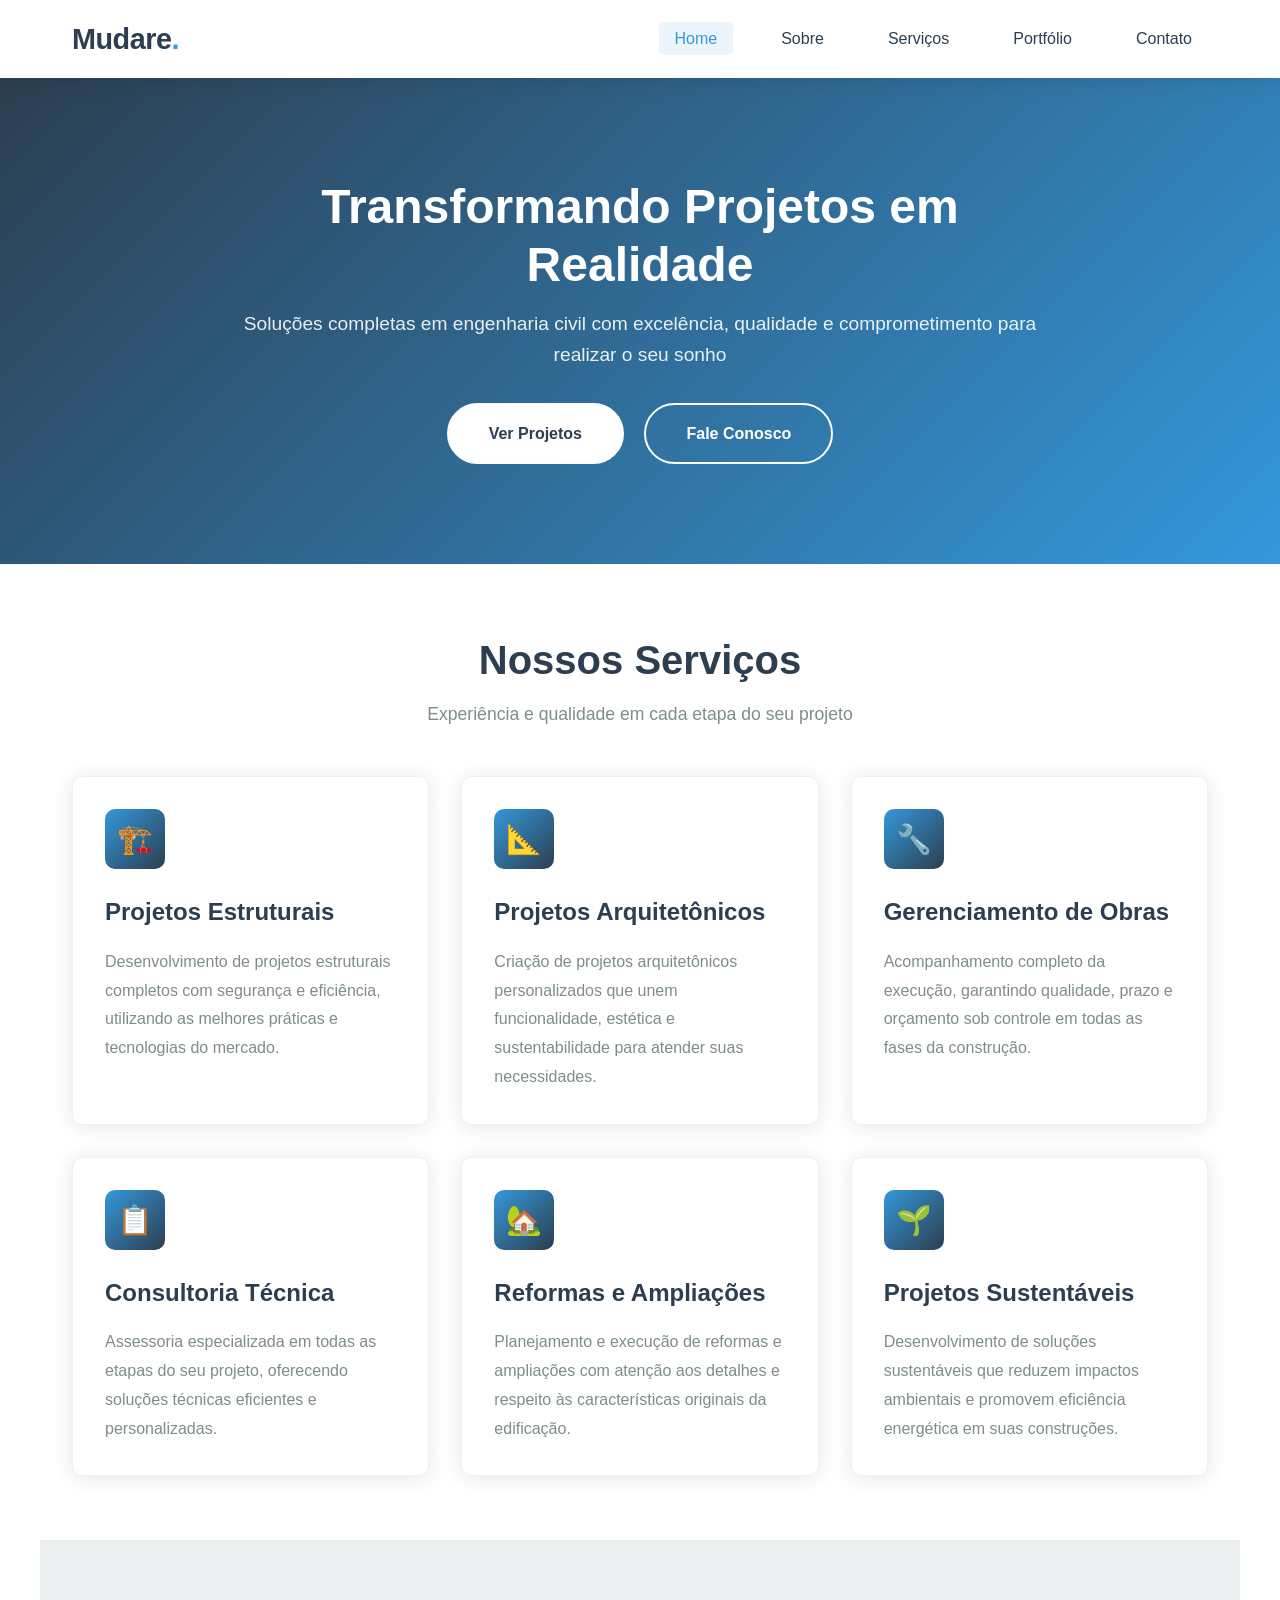
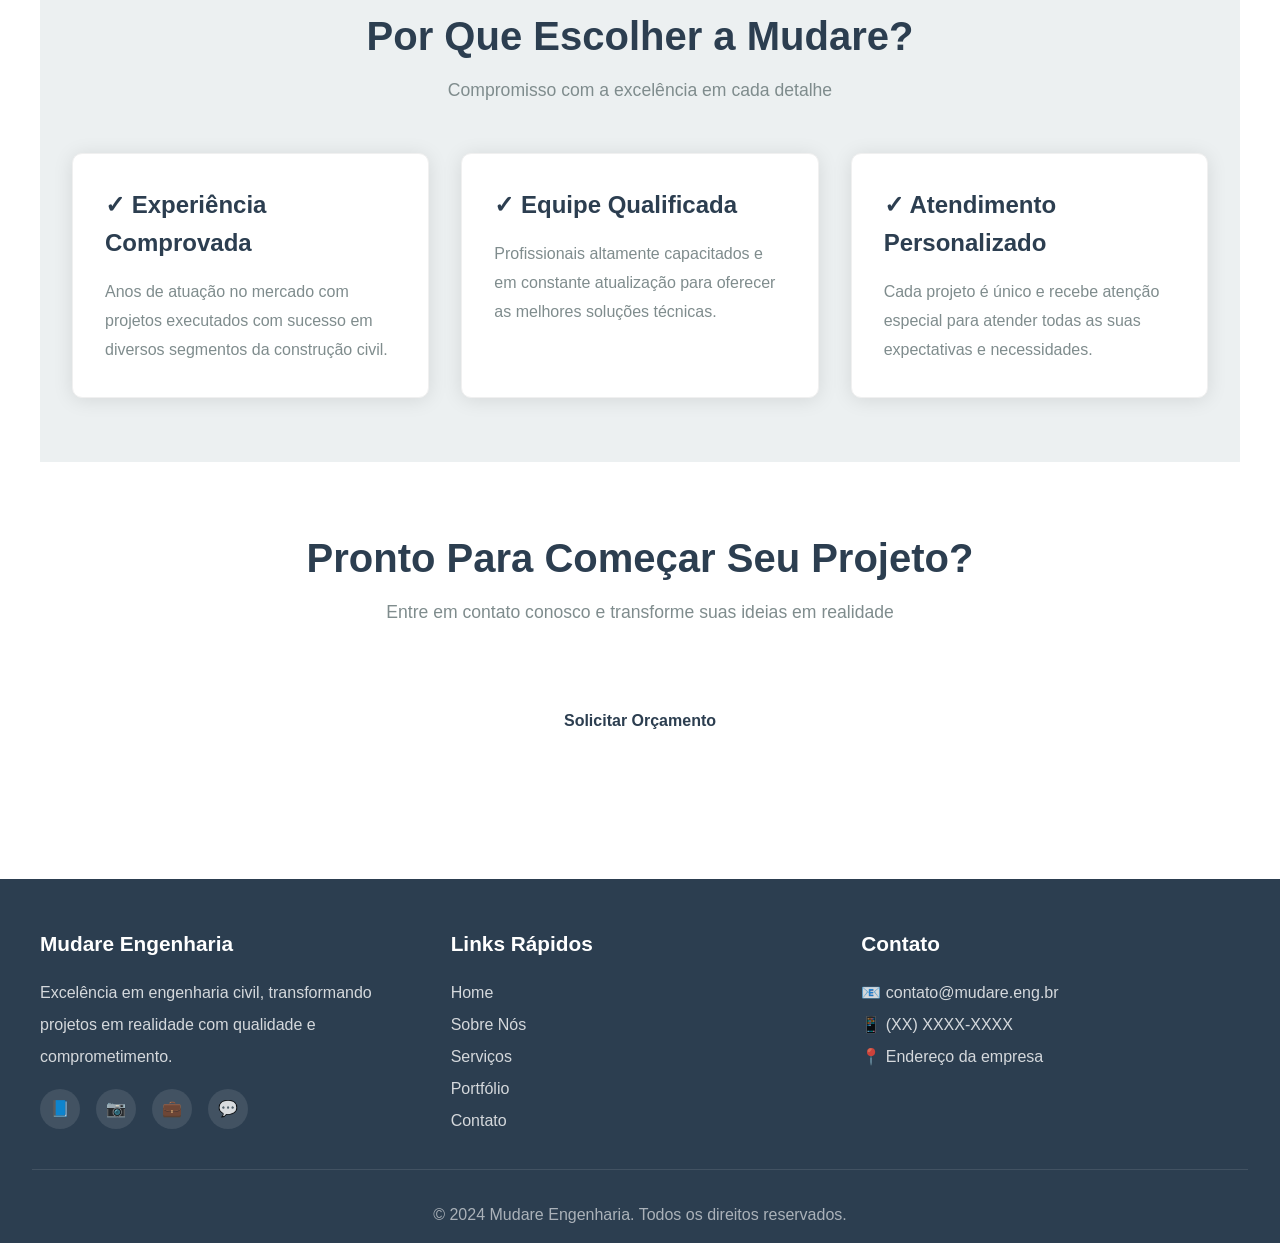
==== index.html @ c4407514 "Criar website clean e moderno para Mudare Engenharia - Adicionar estrutura completa do site com 5 pá" ====
<!DOCTYPE html>
<html lang="pt-BR">
<head>
    <meta charset="UTF-8">
    <meta name="viewport" content="width=device-width, initial-scale=1.0">
    <meta name="description" content="Mudare Engenharia - Soluções completas em engenharia civil e construção com excelência e qualidade">
    <meta name="keywords" content="engenharia, construção civil, projetos, obras, mudare">
    <title>Mudare Engenharia - Home</title>
    <link rel="stylesheet" href="css/style.css">
</head>
<body>
    <!-- HEADER -->
    <header>
        <nav class="navbar">
            <a href="index.html" class="logo">Mudare<span>.</span></a>
            <div class="menu-toggle">
                <span></span>
                <span></span>
                <span></span>
            </div>
            <ul class="nav-menu">
                <li><a href="index.html">Home</a></li>
                <li><a href="sobre.html">Sobre</a></li>
                <li><a href="servicos.html">Serviços</a></li>
                <li><a href="portfolio.html">Portfólio</a></li>
                <li><a href="contato.html">Contato</a></li>
            </ul>
        </nav>
    </header>

    <!-- HERO SECTION -->
    <section class="hero">
        <div class="hero-content">
            <h1>Transformando Projetos em Realidade</h1>
            <p>Soluções completas em engenharia civil com excelência, qualidade e comprometimento para realizar o seu sonho</p>
            <a href="portfolio.html" class="btn">Ver Projetos</a>
            <a href="contato.html" class="btn btn-secondary">Fale Conosco</a>
        </div>
    </section>

    <!-- SERVICES PREVIEW -->
    <section class="container">
        <div class="section-title">
            <h2>Nossos Serviços</h2>
            <p class="subtitle">Experiência e qualidade em cada etapa do seu projeto</p>
        </div>
        <div class="cards-grid">
            <div class="card">
                <div class="card-icon">🏗️</div>
                <h3>Projetos Estruturais</h3>
                <p>Desenvolvimento de projetos estruturais completos com segurança e eficiência, utilizando as melhores práticas e tecnologias do mercado.</p>
            </div>
            <div class="card">
                <div class="card-icon">📐</div>
                <h3>Projetos Arquitetônicos</h3>
                <p>Criação de projetos arquitetônicos personalizados que unem funcionalidade, estética e sustentabilidade para atender suas necessidades.</p>
            </div>
            <div class="card">
                <div class="card-icon">🔧</div>
                <h3>Gerenciamento de Obras</h3>
                <p>Acompanhamento completo da execução, garantindo qualidade, prazo e orçamento sob controle em todas as fases da construção.</p>
            </div>
            <div class="card">
                <div class="card-icon">📋</div>
                <h3>Consultoria Técnica</h3>
                <p>Assessoria especializada em todas as etapas do seu projeto, oferecendo soluções técnicas eficientes e personalizadas.</p>
            </div>
            <div class="card">
                <div class="card-icon">🏡</div>
                <h3>Reformas e Ampliações</h3>
                <p>Planejamento e execução de reformas e ampliações com atenção aos detalhes e respeito às características originais da edificação.</p>
            </div>
            <div class="card">
                <div class="card-icon">🌱</div>
                <h3>Projetos Sustentáveis</h3>
                <p>Desenvolvimento de soluções sustentáveis que reduzem impactos ambientais e promovem eficiência energética em suas construções.</p>
            </div>
        </div>
    </section>

    <!-- WHY CHOOSE US -->
    <section class="container bg-light">
        <div class="section-title">
            <h2>Por Que Escolher a Mudare?</h2>
            <p class="subtitle">Compromisso com a excelência em cada detalhe</p>
        </div>
        <div class="cards-grid">
            <div class="card">
                <h3>✓ Experiência Comprovada</h3>
                <p>Anos de atuação no mercado com projetos executados com sucesso em diversos segmentos da construção civil.</p>
            </div>
            <div class="card">
                <h3>✓ Equipe Qualificada</h3>
                <p>Profissionais altamente capacitados e em constante atualização para oferecer as melhores soluções técnicas.</p>
            </div>
            <div class="card">
                <h3>✓ Atendimento Personalizado</h3>
                <p>Cada projeto é único e recebe atenção especial para atender todas as suas expectativas e necessidades.</p>
            </div>
        </div>
    </section>

    <!-- CTA SECTION -->
    <section class="container text-center">
        <div class="section-title">
            <h2>Pronto Para Começar Seu Projeto?</h2>
            <p class="subtitle">Entre em contato conosco e transforme suas ideias em realidade</p>
        </div>
        <a href="contato.html" class="btn" style="margin-top: 1rem;">Solicitar Orçamento</a>
    </section>

    <!-- FOOTER -->
    <footer>
        <div class="footer-content">
            <div class="footer-section">
                <h3>Mudare Engenharia</h3>
                <p>Excelência em engenharia civil, transformando projetos em realidade com qualidade e comprometimento.</p>
                <div class="social-links">
                    <a href="#" aria-label="Facebook">📘</a>
                    <a href="#" aria-label="Instagram">📷</a>
                    <a href="#" aria-label="LinkedIn">💼</a>
                    <a href="#" aria-label="WhatsApp">💬</a>
                </div>
            </div>
            <div class="footer-section">
                <h3>Links Rápidos</h3>
                <a href="index.html">Home</a><br>
                <a href="sobre.html">Sobre Nós</a><br>
                <a href="servicos.html">Serviços</a><br>
                <a href="portfolio.html">Portfólio</a><br>
                <a href="contato.html">Contato</a>
            </div>
            <div class="footer-section">
                <h3>Contato</h3>
                <p>📧 contato@mudare.eng.br</p>
                <p>📱 (XX) XXXX-XXXX</p>
                <p>📍 Endereço da empresa</p>
            </div>
        </div>
        <div class="footer-bottom">
            <p>&copy; 2024 Mudare Engenharia. Todos os direitos reservados.</p>
        </div>
    </footer>

    <script src="js/main.js"></script>
</body>
</html>
---- css/style.css ----
/* ===== RESET & BASE ===== */
* {
    margin: 0;
    padding: 0;
    box-sizing: border-box;
}

:root {
    --primary-color: #2c3e50;
    --secondary-color: #3498db;
    --accent-color: #e74c3c;
    --text-dark: #2c3e50;
    --text-light: #7f8c8d;
    --bg-light: #ecf0f1;
    --white: #ffffff;
    --shadow: 0 2px 20px rgba(0, 0, 0, 0.1);
    --shadow-hover: 0 5px 30px rgba(0, 0, 0, 0.15);
    --transition: all 0.3s ease;
}

body {
    font-family: 'Segoe UI', Tahoma, Geneva, Verdana, sans-serif;
    line-height: 1.6;
    color: var(--text-dark);
    background-color: var(--white);
}

img {
    max-width: 100%;
    height: auto;
    display: block;
}

a {
    text-decoration: none;
    color: inherit;
    transition: var(--transition);
}

/* ===== HEADER & NAVIGATION ===== */
header {
    background: var(--white);
    box-shadow: var(--shadow);
    position: sticky;
    top: 0;
    z-index: 1000;
}

.navbar {
    max-width: 1200px;
    margin: 0 auto;
    padding: 1rem 2rem;
    display: flex;
    justify-content: space-between;
    align-items: center;
}

.logo {
    font-size: 1.8rem;
    font-weight: 700;
    color: var(--primary-color);
    letter-spacing: -0.5px;
}

.logo span {
    color: var(--secondary-color);
}

.nav-menu {
    display: flex;
    list-style: none;
    gap: 2rem;
}

.nav-menu a {
    color: var(--text-dark);
    font-weight: 500;
    padding: 0.5rem 1rem;
    border-radius: 5px;
    transition: var(--transition);
}

.nav-menu a:hover,
.nav-menu a.active {
    color: var(--secondary-color);
    background-color: rgba(52, 152, 219, 0.1);
}

.menu-toggle {
    display: none;
    flex-direction: column;
    cursor: pointer;
    gap: 5px;
}

.menu-toggle span {
    width: 25px;
    height: 3px;
    background: var(--primary-color);
    border-radius: 3px;
    transition: var(--transition);
}

/* ===== HERO SECTION ===== */
.hero {
    background: linear-gradient(135deg, var(--primary-color) 0%, var(--secondary-color) 100%);
    color: var(--white);
    padding: 100px 2rem;
    text-align: center;
}

.hero-content {
    max-width: 800px;
    margin: 0 auto;
}

.hero h1 {
    font-size: 3rem;
    margin-bottom: 1rem;
    font-weight: 700;
    line-height: 1.2;
}

.hero p {
    font-size: 1.2rem;
    margin-bottom: 2rem;
    opacity: 0.9;
}

.btn {
    display: inline-block;
    padding: 1rem 2.5rem;
    background: var(--white);
    color: var(--primary-color);
    border-radius: 50px;
    font-weight: 600;
    cursor: pointer;
    transition: var(--transition);
    border: 2px solid var(--white);
}

.btn:hover {
    background: transparent;
    color: var(--white);
    transform: translateY(-2px);
    box-shadow: 0 5px 20px rgba(0, 0, 0, 0.2);
}

.btn-secondary {
    background: transparent;
    color: var(--white);
    border: 2px solid var(--white);
    margin-left: 1rem;
}

.btn-secondary:hover {
    background: var(--white);
    color: var(--primary-color);
}

/* ===== CONTAINER ===== */
.container {
    max-width: 1200px;
    margin: 0 auto;
    padding: 4rem 2rem;
}

.section-title {
    text-align: center;
    margin-bottom: 3rem;
}

.section-title h2 {
    font-size: 2.5rem;
    color: var(--primary-color);
    margin-bottom: 0.5rem;
    font-weight: 700;
}

.section-title .subtitle {
    color: var(--text-light);
    font-size: 1.1rem;
}

/* ===== CARDS ===== */
.cards-grid {
    display: grid;
    grid-template-columns: repeat(auto-fit, minmax(300px, 1fr));
    gap: 2rem;
    margin-top: 2rem;
}

.card {
    background: var(--white);
    border-radius: 10px;
    padding: 2rem;
    box-shadow: var(--shadow);
    transition: var(--transition);
    border: 1px solid #f0f0f0;
}

.card:hover {
    transform: translateY(-5px);
    box-shadow: var(--shadow-hover);
}

.card-icon {
    width: 60px;
    height: 60px;
    background: linear-gradient(135deg, var(--secondary-color), var(--primary-color));
    border-radius: 10px;
    display: flex;
    align-items: center;
    justify-content: center;
    margin-bottom: 1.5rem;
    font-size: 1.8rem;
    color: var(--white);
}

.card h3 {
    font-size: 1.5rem;
    margin-bottom: 1rem;
    color: var(--primary-color);
}

.card p {
    color: var(--text-light);
    line-height: 1.8;
}

/* ===== PORTFOLIO CAROUSEL ===== */
.portfolio-carousel {
    position: relative;
    max-width: 1000px;
    margin: 0 auto;
    overflow: hidden;
    border-radius: 15px;
    box-shadow: var(--shadow-hover);
}

.carousel-container {
    display: flex;
    transition: transform 0.5s ease;
}

.carousel-item {
    min-width: 100%;
    position: relative;
}

.carousel-item img {
    width: 100%;
    height: 500px;
    object-fit: cover;
}

.carousel-caption {
    position: absolute;
    bottom: 0;
    left: 0;
    right: 0;
    background: linear-gradient(to top, rgba(0,0,0,0.8), transparent);
    color: var(--white);
    padding: 2rem;
}

.carousel-caption h3 {
    font-size: 1.8rem;
    margin-bottom: 0.5rem;
}

.carousel-caption p {
    font-size: 1rem;
    opacity: 0.9;
}

.carousel-btn {
    position: absolute;
    top: 50%;
    transform: translateY(-50%);
    background: rgba(255, 255, 255, 0.9);
    border: none;
    width: 50px;
    height: 50px;
    border-radius: 50%;
    cursor: pointer;
    font-size: 1.5rem;
    color: var(--primary-color);
    display: flex;
    align-items: center;
    justify-content: center;
    transition: var(--transition);
    z-index: 10;
}

.carousel-btn:hover {
    background: var(--white);
    box-shadow: var(--shadow);
}

.carousel-btn.prev {
    left: 20px;
}

.carousel-btn.next {
    right: 20px;
}

.carousel-indicators {
    display: flex;
    justify-content: center;
    gap: 10px;
    margin-top: 1.5rem;
}

.indicator {
    width: 12px;
    height: 12px;
    border-radius: 50%;
    background: #ddd;
    cursor: pointer;
    transition: var(--transition);
    border: none;
}

.indicator.active {
    background: var(--secondary-color);
    width: 30px;
    border-radius: 6px;
}

/* ===== ABOUT SECTION ===== */
.about-content {
    display: grid;
    grid-template-columns: 1fr 1fr;
    gap: 3rem;
    align-items: center;
}

.about-text h3 {
    font-size: 2rem;
    color: var(--primary-color);
    margin-bottom: 1rem;
}

.about-text p {
    color: var(--text-light);
    margin-bottom: 1rem;
    line-height: 1.8;
}

.about-stats {
    display: grid;
    grid-template-columns: repeat(2, 1fr);
    gap: 1.5rem;
    margin-top: 2rem;
}

.stat-box {
    text-align: center;
    padding: 1.5rem;
    background: var(--bg-light);
    border-radius: 10px;
}

.stat-box .number {
    font-size: 2.5rem;
    font-weight: 700;
    color: var(--secondary-color);
    display: block;
}

.stat-box .label {
    color: var(--text-light);
    font-size: 0.9rem;
}

/* ===== CONTACT FORM ===== */
.contact-content {
    display: grid;
    grid-template-columns: 1fr 1fr;
    gap: 3rem;
}

.contact-info {
    display: flex;
    flex-direction: column;
    gap: 2rem;
}

.contact-item {
    display: flex;
    align-items: flex-start;
    gap: 1rem;
}

.contact-icon {
    width: 50px;
    height: 50px;
    background: linear-gradient(135deg, var(--secondary-color), var(--primary-color));
    border-radius: 10px;
    display: flex;
    align-items: center;
    justify-content: center;
    color: var(--white);
    font-size: 1.3rem;
    flex-shrink: 0;
}

.contact-details h4 {
    color: var(--primary-color);
    margin-bottom: 0.3rem;
}

.contact-details p {
    color: var(--text-light);
}

.contact-form {
    display: flex;
    flex-direction: column;
    gap: 1.5rem;
}

.form-group {
    display: flex;
    flex-direction: column;
    gap: 0.5rem;
}

.form-group label {
    font-weight: 600;
    color: var(--primary-color);
}

.form-group input,
.form-group textarea {
    padding: 1rem;
    border: 2px solid #e0e0e0;
    border-radius: 8px;
    font-family: inherit;
    font-size: 1rem;
    transition: var(--transition);
}

.form-group input:focus,
.form-group textarea:focus {
    outline: none;
    border-color: var(--secondary-color);
}

.form-group textarea {
    resize: vertical;
    min-height: 150px;
}

/* ===== FOOTER ===== */
footer {
    background: var(--primary-color);
    color: var(--white);
    padding: 3rem 2rem 1rem;
    margin-top: 4rem;
}

.footer-content {
    max-width: 1200px;
    margin: 0 auto;
    display: grid;
    grid-template-columns: repeat(auto-fit, minmax(250px, 1fr));
    gap: 2rem;
    margin-bottom: 2rem;
}

.footer-section h3 {
    margin-bottom: 1rem;
    font-size: 1.3rem;
}

.footer-section p,
.footer-section a {
    color: rgba(255, 255, 255, 0.8);
    line-height: 2;
}

.footer-section a:hover {
    color: var(--white);
}

.social-links {
    display: flex;
    gap: 1rem;
    margin-top: 1rem;
}

.social-links a {
    width: 40px;
    height: 40px;
    background: rgba(255, 255, 255, 0.1);
    border-radius: 50%;
    display: flex;
    align-items: center;
    justify-content: center;
    transition: var(--transition);
}

.social-links a:hover {
    background: var(--secondary-color);
    transform: translateY(-3px);
}

.footer-bottom {
    text-align: center;
    padding-top: 2rem;
    border-top: 1px solid rgba(255, 255, 255, 0.1);
    color: rgba(255, 255, 255, 0.6);
}

/* ===== RESPONSIVE ===== */
@media (max-width: 768px) {
    .menu-toggle {
        display: flex;
    }

    .nav-menu {
        position: absolute;
        top: 100%;
        left: 0;
        right: 0;
        background: var(--white);
        flex-direction: column;
        padding: 1rem;
        box-shadow: var(--shadow);
        gap: 0;
        max-height: 0;
        overflow: hidden;
        transition: var(--transition);
    }

    .nav-menu.active {
        max-height: 500px;
        padding: 1rem;
    }

    .hero h1 {
        font-size: 2rem;
    }

    .hero p {
        font-size: 1rem;
    }

    .btn-secondary {
        margin-left: 0;
        margin-top: 1rem;
    }

    .about-content,
    .contact-content {
        grid-template-columns: 1fr;
    }

    .carousel-item img {
        height: 300px;
    }

    .carousel-btn {
        width: 40px;
        height: 40px;
        font-size: 1.2rem;
    }

    .section-title h2 {
        font-size: 2rem;
    }
}

/* ===== UTILITIES ===== */
.bg-light {
    background-color: var(--bg-light);
}

.text-center {
    text-align: center;
}

.mt-4 {
    margin-top: 4rem;
}

.mb-4 {
    margin-bottom: 4rem;
}
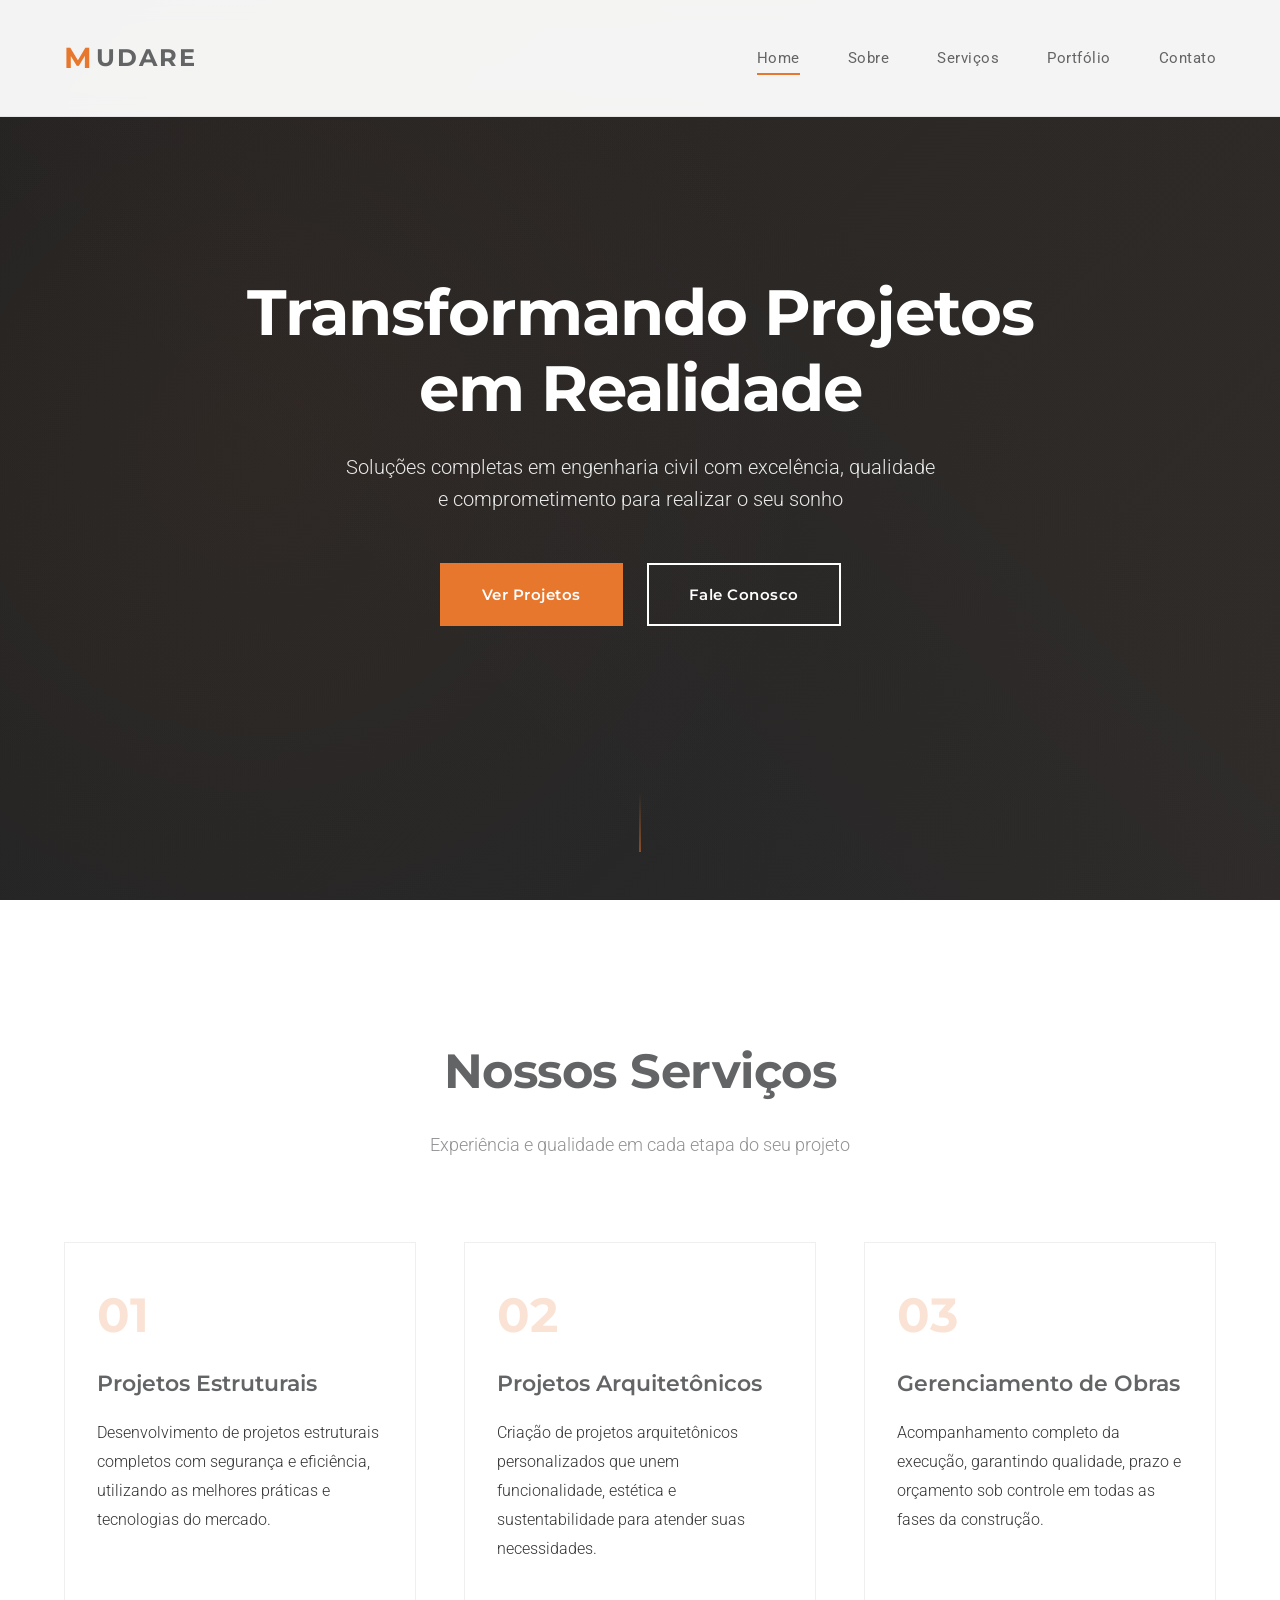
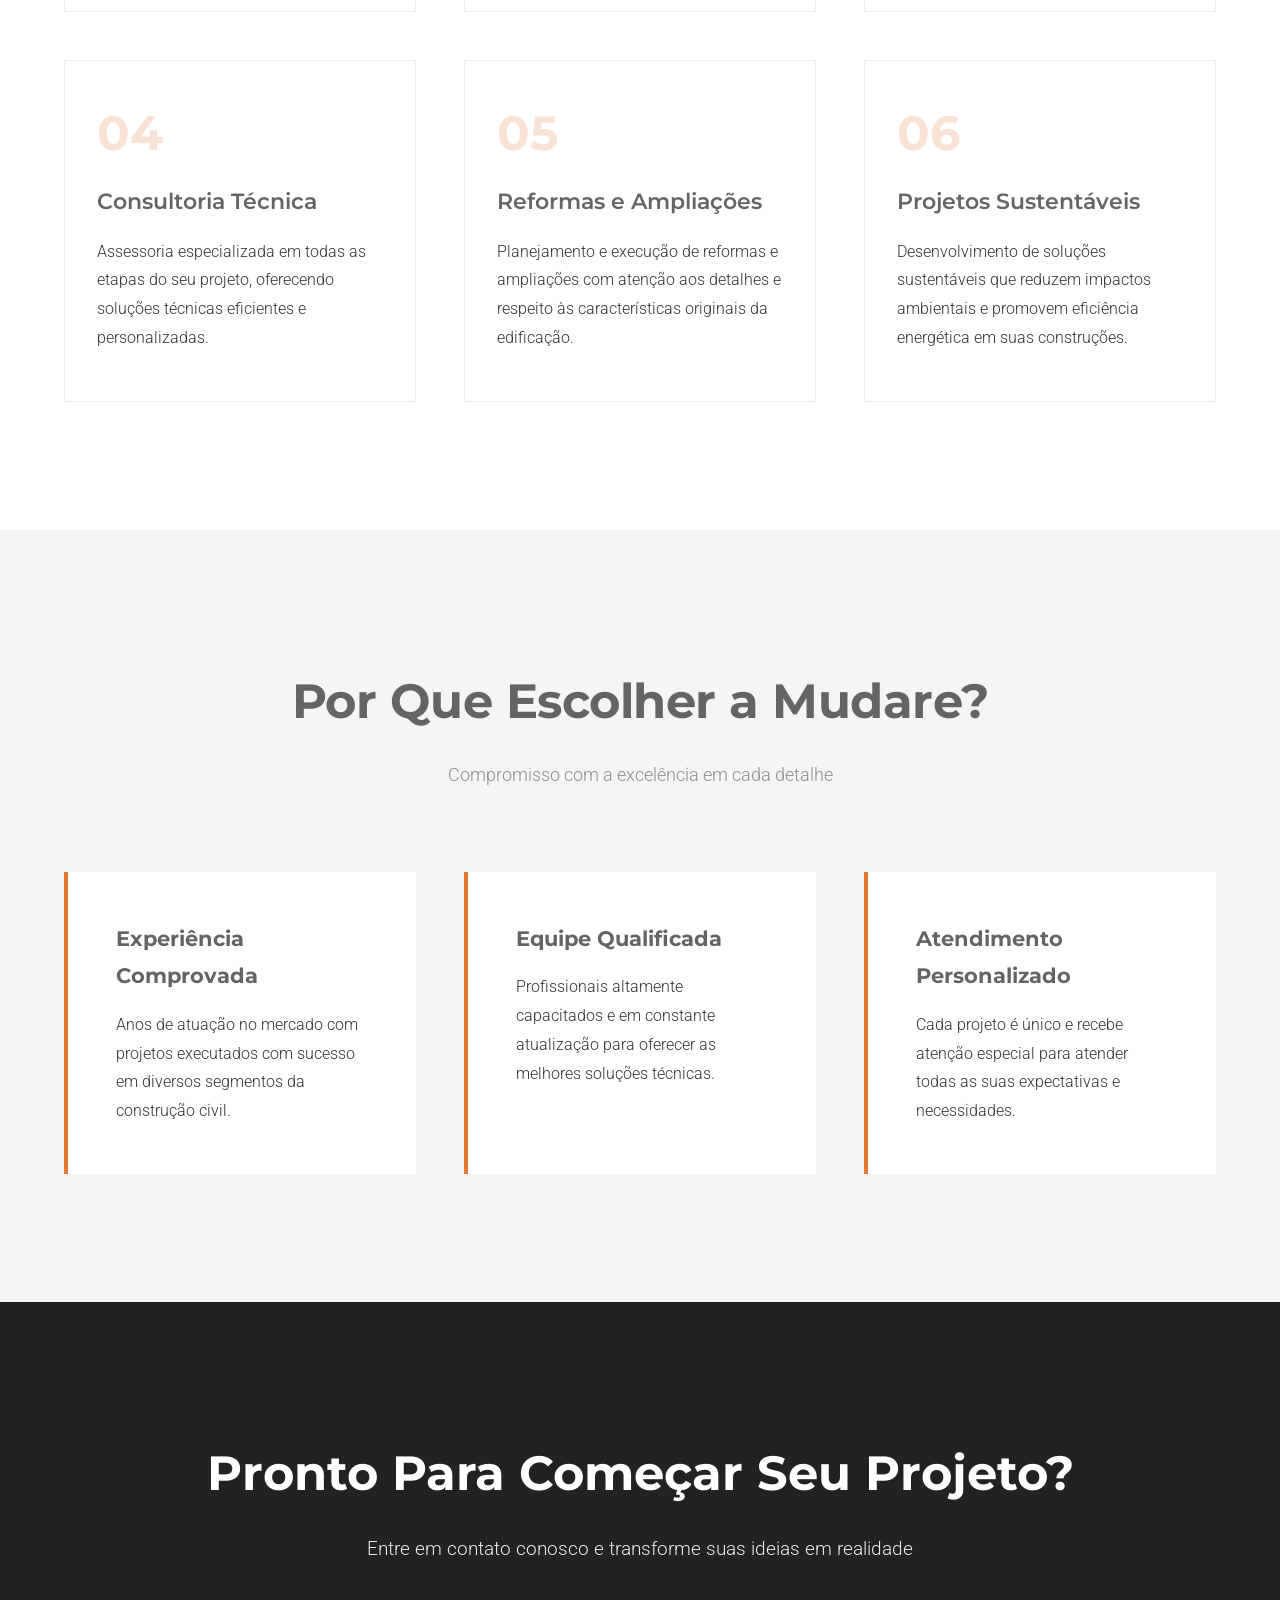
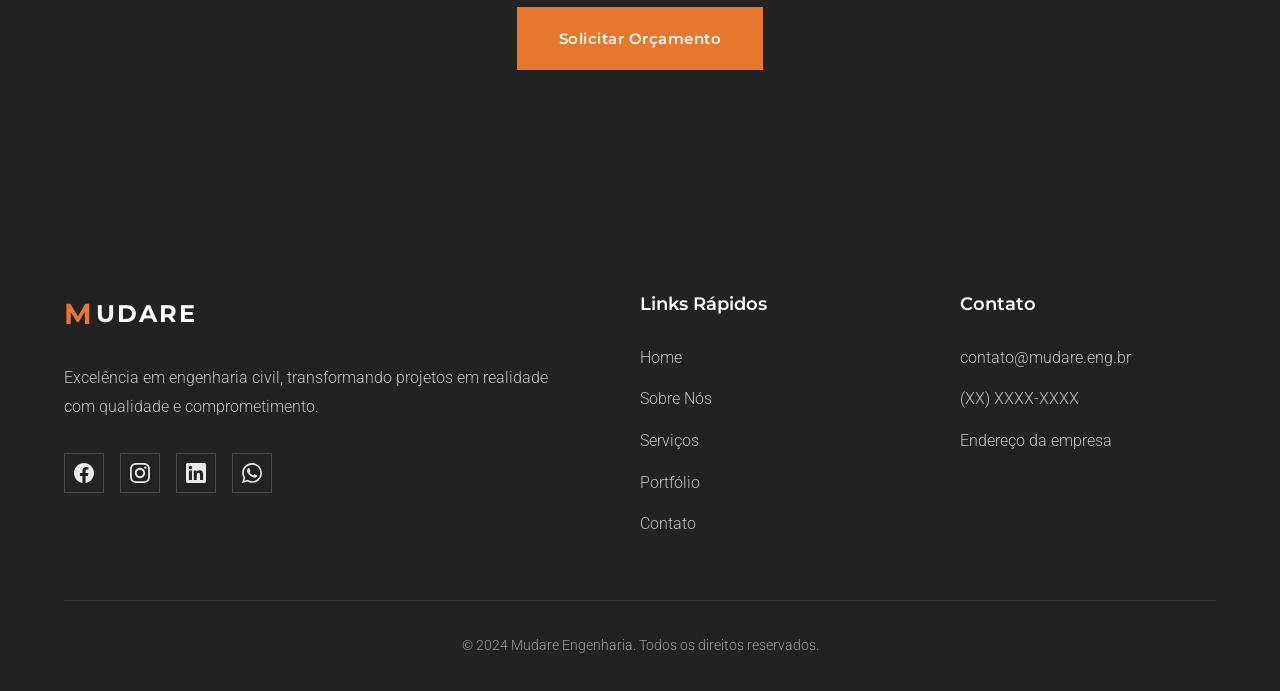
==== commit 7baa70b1: "Redesign minimalista do site Mudare com identidade visual da marca - Aplicado design minimalista arq" ====
--- a/index.html
+++ b/index.html
@@ -6,20 +6,25 @@
     <meta name="description" content="Mudare Engenharia - Soluções completas em engenharia civil e construção com excelência e qualidade">
     <meta name="keywords" content="engenharia, construção civil, projetos, obras, mudare">
     <title>Mudare Engenharia - Home</title>
+    <link rel="preconnect" href="https://fonts.googleapis.com">
+    <link rel="preconnect" href="https://fonts.gstatic.com" crossorigin>
+    <link href="https://fonts.googleapis.com/css2?family=Montserrat:wght@400;600;700&family=Roboto:wght@300;400;500&display=swap" rel="stylesheet">
     <link rel="stylesheet" href="css/style.css">
 </head>
 <body>
     <!-- HEADER -->
-    <header>
-        <nav class="navbar">
-            <a href="index.html" class="logo">Mudare<span>.</span></a>
-            <div class="menu-toggle">
+    <header class="header">
+        <nav class="nav">
+            <a href="index.html" class="logo">
+                <span class="logo-m">M</span><span class="logo-text">UDARE</span>
+            </a>
+            <button class="menu-toggle" aria-label="Menu">
                 <span></span>
                 <span></span>
                 <span></span>
-            </div>
+            </button>
             <ul class="nav-menu">
-                <li><a href="index.html">Home</a></li>
+                <li><a href="index.html" class="active">Home</a></li>
                 <li><a href="sobre.html">Sobre</a></li>
                 <li><a href="servicos.html">Serviços</a></li>
                 <li><a href="portfolio.html">Portfólio</a></li>
@@ -30,115 +35,141 @@
 
     <!-- HERO SECTION -->
     <section class="hero">
+        <div class="hero-overlay"></div>
         <div class="hero-content">
-            <h1>Transformando Projetos em Realidade</h1>
-            <p>Soluções completas em engenharia civil com excelência, qualidade e comprometimento para realizar o seu sonho</p>
-            <a href="portfolio.html" class="btn">Ver Projetos</a>
-            <a href="contato.html" class="btn btn-secondary">Fale Conosco</a>
+            <h1 class="hero-title">Transformando Projetos em Realidade</h1>
+            <p class="hero-subtitle">Soluções completas em engenharia civil com excelência, qualidade<br>e comprometimento para realizar o seu sonho</p>
+            <div class="hero-actions">
+                <a href="portfolio.html" class="btn btn-primary">Ver Projetos</a>
+                <a href="contato.html" class="btn btn-secondary">Fale Conosco</a>
+            </div>
+        </div>
+        <div class="scroll-indicator">
+            <span></span>
         </div>
     </section>
 
-    <!-- SERVICES PREVIEW -->
-    <section class="container">
-        <div class="section-title">
-            <h2>Nossos Serviços</h2>
-            <p class="subtitle">Experiência e qualidade em cada etapa do seu projeto</p>
-        </div>
-        <div class="cards-grid">
-            <div class="card">
-                <div class="card-icon">🏗️</div>
-                <h3>Projetos Estruturais</h3>
-                <p>Desenvolvimento de projetos estruturais completos com segurança e eficiência, utilizando as melhores práticas e tecnologias do mercado.</p>
+    <!-- SERVICES SECTION -->
+    <section class="services">
+        <div class="container">
+            <div class="section-header">
+                <h2>Nossos Serviços</h2>
+                <p>Experiência e qualidade em cada etapa do seu projeto</p>
             </div>
-            <div class="card">
-                <div class="card-icon">📐</div>
-                <h3>Projetos Arquitetônicos</h3>
-                <p>Criação de projetos arquitetônicos personalizados que unem funcionalidade, estética e sustentabilidade para atender suas necessidades.</p>
-            </div>
-            <div class="card">
-                <div class="card-icon">🔧</div>
-                <h3>Gerenciamento de Obras</h3>
-                <p>Acompanhamento completo da execução, garantindo qualidade, prazo e orçamento sob controle em todas as fases da construção.</p>
-            </div>
-            <div class="card">
-                <div class="card-icon">📋</div>
-                <h3>Consultoria Técnica</h3>
-                <p>Assessoria especializada em todas as etapas do seu projeto, oferecendo soluções técnicas eficientes e personalizadas.</p>
-            </div>
-            <div class="card">
-                <div class="card-icon">🏡</div>
-                <h3>Reformas e Ampliações</h3>
-                <p>Planejamento e execução de reformas e ampliações com atenção aos detalhes e respeito às características originais da edificação.</p>
-            </div>
-            <div class="card">
-                <div class="card-icon">🌱</div>
-                <h3>Projetos Sustentáveis</h3>
-                <p>Desenvolvimento de soluções sustentáveis que reduzem impactos ambientais e promovem eficiência energética em suas construções.</p>
+            <div class="services-grid">
+                <div class="service-card">
+                    <div class="service-number">01</div>
+                    <h3>Projetos Estruturais</h3>
+                    <p>Desenvolvimento de projetos estruturais completos com segurança e eficiência, utilizando as melhores práticas e tecnologias do mercado.</p>
+                </div>
+                <div class="service-card">
+                    <div class="service-number">02</div>
+                    <h3>Projetos Arquitetônicos</h3>
+                    <p>Criação de projetos arquitetônicos personalizados que unem funcionalidade, estética e sustentabilidade para atender suas necessidades.</p>
+                </div>
+                <div class="service-card">
+                    <div class="service-number">03</div>
+                    <h3>Gerenciamento de Obras</h3>
+                    <p>Acompanhamento completo da execução, garantindo qualidade, prazo e orçamento sob controle em todas as fases da construção.</p>
+                </div>
+                <div class="service-card">
+                    <div class="service-number">04</div>
+                    <h3>Consultoria Técnica</h3>
+                    <p>Assessoria especializada em todas as etapas do seu projeto, oferecendo soluções técnicas eficientes e personalizadas.</p>
+                </div>
+                <div class="service-card">
+                    <div class="service-number">05</div>
+                    <h3>Reformas e Ampliações</h3>
+                    <p>Planejamento e execução de reformas e ampliações com atenção aos detalhes e respeito às características originais da edificação.</p>
+                </div>
+                <div class="service-card">
+                    <div class="service-number">06</div>
+                    <h3>Projetos Sustentáveis</h3>
+                    <p>Desenvolvimento de soluções sustentáveis que reduzem impactos ambientais e promovem eficiência energética em suas construções.</p>
+                </div>
             </div>
         </div>
     </section>
 
-    <!-- WHY CHOOSE US -->
-    <section class="container bg-light">
-        <div class="section-title">
-            <h2>Por Que Escolher a Mudare?</h2>
-            <p class="subtitle">Compromisso com a excelência em cada detalhe</p>
-        </div>
-        <div class="cards-grid">
-            <div class="card">
-                <h3>✓ Experiência Comprovada</h3>
-                <p>Anos de atuação no mercado com projetos executados com sucesso em diversos segmentos da construção civil.</p>
+    <!-- WHY CHOOSE US SECTION -->
+    <section class="why-choose">
+        <div class="container">
+            <div class="section-header">
+                <h2>Por Que Escolher a Mudare?</h2>
+                <p>Compromisso com a excelência em cada detalhe</p>
             </div>
-            <div class="card">
-                <h3>✓ Equipe Qualificada</h3>
-                <p>Profissionais altamente capacitados e em constante atualização para oferecer as melhores soluções técnicas.</p>
-            </div>
-            <div class="card">
-                <h3>✓ Atendimento Personalizado</h3>
-                <p>Cada projeto é único e recebe atenção especial para atender todas as suas expectativas e necessidades.</p>
+            <div class="benefits-grid">
+                <div class="benefit-card">
+                    <h3>Experiência Comprovada</h3>
+                    <p>Anos de atuação no mercado com projetos executados com sucesso em diversos segmentos da construção civil.</p>
+                </div>
+                <div class="benefit-card">
+                    <h3>Equipe Qualificada</h3>
+                    <p>Profissionais altamente capacitados e em constante atualização para oferecer as melhores soluções técnicas.</p>
+                </div>
+                <div class="benefit-card">
+                    <h3>Atendimento Personalizado</h3>
+                    <p>Cada projeto é único e recebe atenção especial para atender todas as suas expectativas e necessidades.</p>
+                </div>
             </div>
         </div>
     </section>
 
     <!-- CTA SECTION -->
-    <section class="container text-center">
-        <div class="section-title">
+    <section class="cta">
+        <div class="container">
             <h2>Pronto Para Começar Seu Projeto?</h2>
-            <p class="subtitle">Entre em contato conosco e transforme suas ideias em realidade</p>
+            <p>Entre em contato conosco e transforme suas ideias em realidade</p>
+            <a href="contato.html" class="btn btn-primary">Solicitar Orçamento</a>
         </div>
-        <a href="contato.html" class="btn" style="margin-top: 1rem;">Solicitar Orçamento</a>
     </section>
 
     <!-- FOOTER -->
-    <footer>
-        <div class="footer-content">
-            <div class="footer-section">
-                <h3>Mudare Engenharia</h3>
-                <p>Excelência em engenharia civil, transformando projetos em realidade com qualidade e comprometimento.</p>
-                <div class="social-links">
-                    <a href="#" aria-label="Facebook">📘</a>
-                    <a href="#" aria-label="Instagram">📷</a>
-                    <a href="#" aria-label="LinkedIn">💼</a>
-                    <a href="#" aria-label="WhatsApp">💬</a>
+    <footer class="footer">
+        <div class="container">
+            <div class="footer-content">
+                <div class="footer-col">
+                    <div class="footer-logo">
+                        <span class="logo-m">M</span><span class="logo-text">UDARE</span>
+                    </div>
+                    <p class="footer-desc">Excelência em engenharia civil, transformando projetos em realidade com qualidade e comprometimento.</p>
+                    <div class="social-links">
+                        <a href="#" aria-label="Facebook">
+                            <svg width="20" height="20" viewBox="0 0 24 24" fill="currentColor"><path d="M24 12.073c0-6.627-5.373-12-12-12s-12 5.373-12 12c0 5.99 4.388 10.954 10.125 11.854v-8.385H7.078v-3.47h3.047V9.43c0-3.007 1.792-4.669 4.533-4.669 1.312 0 2.686.235 2.686.235v2.953H15.83c-1.491 0-1.956.925-1.956 1.874v2.25h3.328l-.532 3.47h-2.796v8.385C19.612 23.027 24 18.062 24 12.073z"/></svg>
+                        </a>
+                        <a href="#" aria-label="Instagram">
+                            <svg width="20" height="20" viewBox="0 0 24 24" fill="currentColor"><path d="M12 0C8.74 0 8.333.015 7.053.072 5.775.132 4.905.333 4.14.63c-.789.306-1.459.717-2.126 1.384S.935 3.35.63 4.14C.333 4.905.131 5.775.072 7.053.012 8.333 0 8.74 0 12s.015 3.667.072 4.947c.06 1.277.261 2.148.558 2.913.306.788.717 1.459 1.384 2.126.667.666 1.336 1.079 2.126 1.384.766.296 1.636.499 2.913.558C8.333 23.988 8.74 24 12 24s3.667-.015 4.947-.072c1.277-.06 2.148-.262 2.913-.558.788-.306 1.459-.718 2.126-1.384.666-.667 1.079-1.335 1.384-2.126.296-.765.499-1.636.558-2.913.06-1.28.072-1.687.072-4.947s-.015-3.667-.072-4.947c-.06-1.277-.262-2.149-.558-2.913-.306-.789-.718-1.459-1.384-2.126C21.319 1.347 20.651.935 19.86.63c-.765-.297-1.636-.499-2.913-.558C15.667.012 15.26 0 12 0zm0 2.16c3.203 0 3.585.016 4.85.071 1.17.055 1.805.249 2.227.415.562.217.96.477 1.382.896.419.42.679.819.896 1.381.164.422.36 1.057.413 2.227.057 1.266.07 1.646.07 4.85s-.015 3.585-.074 4.85c-.061 1.17-.256 1.805-.421 2.227-.224.562-.479.96-.899 1.382-.419.419-.824.679-1.38.896-.42.164-1.065.36-2.235.413-1.274.057-1.649.07-4.859.07-3.211 0-3.586-.015-4.859-.074-1.171-.061-1.816-.256-2.236-.421-.569-.224-.96-.479-1.379-.899-.421-.419-.69-.824-.9-1.38-.165-.42-.359-1.065-.42-2.235-.045-1.26-.061-1.649-.061-4.844 0-3.196.016-3.586.061-4.861.061-1.17.255-1.814.42-2.234.21-.57.479-.96.9-1.381.419-.419.81-.689 1.379-.898.42-.166 1.051-.361 2.221-.421 1.275-.045 1.65-.06 4.859-.06l.045.03zm0 3.678c-3.405 0-6.162 2.76-6.162 6.162 0 3.405 2.76 6.162 6.162 6.162 3.405 0 6.162-2.76 6.162-6.162 0-3.405-2.76-6.162-6.162-6.162zM12 16c-2.21 0-4-1.79-4-4s1.79-4 4-4 4 1.79 4 4-1.79 4-4 4zm7.846-10.405c0 .795-.646 1.44-1.44 1.44-.795 0-1.44-.646-1.44-1.44 0-.794.646-1.439 1.44-1.439.793-.001 1.44.645 1.44 1.439z"/></svg>
+                        </a>
+                        <a href="#" aria-label="LinkedIn">
+                            <svg width="20" height="20" viewBox="0 0 24 24" fill="currentColor"><path d="M20.447 20.452h-3.554v-5.569c0-1.328-.027-3.037-1.852-3.037-1.853 0-2.136 1.445-2.136 2.939v5.667H9.351V9h3.414v1.561h.046c.477-.9 1.637-1.85 3.37-1.85 3.601 0 4.267 2.37 4.267 5.455v6.286zM5.337 7.433c-1.144 0-2.063-.926-2.063-2.065 0-1.138.92-2.063 2.063-2.063 1.14 0 2.064.925 2.064 2.063 0 1.139-.925 2.065-2.064 2.065zm1.782 13.019H3.555V9h3.564v11.452zM22.225 0H1.771C.792 0 0 .774 0 1.729v20.542C0 23.227.792 24 1.771 24h20.451C23.2 24 24 23.227 24 22.271V1.729C24 .774 23.2 0 22.222 0h.003z"/></svg>
+                        </a>
+                        <a href="#" aria-label="WhatsApp">
+                            <svg width="20" height="20" viewBox="0 0 24 24" fill="currentColor"><path d="M17.472 14.382c-.297-.149-1.758-.867-2.03-.967-.273-.099-.471-.148-.67.15-.197.297-.767.966-.94 1.164-.173.199-.347.223-.644.075-.297-.15-1.255-.463-2.39-1.475-.883-.788-1.48-1.761-1.653-2.059-.173-.297-.018-.458.13-.606.134-.133.298-.347.446-.52.149-.174.198-.298.298-.497.099-.198.05-.371-.025-.52-.075-.149-.669-1.612-.916-2.207-.242-.579-.487-.5-.669-.51-.173-.008-.371-.01-.57-.01-.198 0-.52.074-.792.372-.272.297-1.04 1.016-1.04 2.479 0 1.462 1.065 2.875 1.213 3.074.149.198 2.096 3.2 5.077 4.487.709.306 1.262.489 1.694.625.712.227 1.36.195 1.871.118.571-.085 1.758-.719 2.006-1.413.248-.694.248-1.289.173-1.413-.074-.124-.272-.198-.57-.347m-5.421 7.403h-.004a9.87 9.87 0 01-5.031-1.378l-.361-.214-3.741.982.998-3.648-.235-.374a9.86 9.86 0 01-1.51-5.26c.001-5.45 4.436-9.884 9.888-9.884 2.64 0 5.122 1.03 6.988 2.898a9.825 9.825 0 012.893 6.994c-.003 5.45-4.437 9.884-9.885 9.884m8.413-18.297A11.815 11.815 0 0012.05 0C5.495 0 .16 5.335.157 11.892c0 2.096.547 4.142 1.588 5.945L.057 24l6.305-1.654a11.882 11.882 0 005.683 1.448h.005c6.554 0 11.890-5.335 11.893-11.893a11.821 11.821 0 00-3.48-8.413Z"/></svg>
+                        </a>
+                    </div>
+                </div>
+                <div class="footer-col">
+                    <h4>Links Rápidos</h4>
+                    <ul class="footer-links">
+                        <li><a href="index.html">Home</a></li>
+                        <li><a href="sobre.html">Sobre Nós</a></li>
+                        <li><a href="servicos.html">Serviços</a></li>
+                        <li><a href="portfolio.html">Portfólio</a></li>
+                        <li><a href="contato.html">Contato</a></li>
+                    </ul>
+                </div>
+                <div class="footer-col">
+                    <h4>Contato</h4>
+                    <ul class="footer-contact">
+                        <li>contato@mudare.eng.br</li>
+                        <li>(XX) XXXX-XXXX</li>
+                        <li>Endereço da empresa</li>
+                    </ul>
                 </div>
             </div>
-            <div class="footer-section">
-                <h3>Links Rápidos</h3>
-                <a href="index.html">Home</a><br>
-                <a href="sobre.html">Sobre Nós</a><br>
-                <a href="servicos.html">Serviços</a><br>
-                <a href="portfolio.html">Portfólio</a><br>
-                <a href="contato.html">Contato</a>
+            <div class="footer-bottom">
+                <p>&copy; 2024 Mudare Engenharia. Todos os direitos reservados.</p>
             </div>
-            <div class="footer-section">
-                <h3>Contato</h3>
-                <p>📧 contato@mudare.eng.br</p>
-                <p>📱 (XX) XXXX-XXXX</p>
-                <p>📍 Endereço da empresa</p>
-            </div>
-        </div>
-        <div class="footer-bottom">
-            <p>&copy; 2024 Mudare Engenharia. Todos os direitos reservados.</p>
         </div>
     </footer>
 
--- a/css/style.css
+++ b/css/style.css
@@ -1,3 +1,8 @@
+/* ================================================
+   MUDARE ENGENHARIA - ESTILO MINIMALISTA
+   Baseado no guia de marca e design arquitetônico
+   ================================================ */
+
 /* ===== RESET & BASE ===== */
 * {
     margin: 0;
@@ -6,23 +11,35 @@
 }
 
 :root {
-    --primary-color: #2c3e50;
-    --secondary-color: #3498db;
-    --accent-color: #e74c3c;
-    --text-dark: #2c3e50;
-    --text-light: #7f8c8d;
-    --bg-light: #ecf0f1;
-    --white: #ffffff;
-    --shadow: 0 2px 20px rgba(0, 0, 0, 0.1);
-    --shadow-hover: 0 5px 30px rgba(0, 0, 0, 0.15);
-    --transition: all 0.3s ease;
+    /* Cores da Marca Mudare */
+    --laranja-mudare: #E8772E;
+    --cinza-mudare: #636466;
+    --carvao: #222222;
+    --branco: #FFFFFF;
+    --cinza-suave: #F5F5F5;
+    --texto-claro: #EAEAEA;
+    --texto-escuro: #333333;
+
+    /* Tipografia */
+    --font-title: 'Montserrat', sans-serif;
+    --font-body: 'Roboto', sans-serif;
+
+    /* Transições */
+    --transition-smooth: all 0.6s cubic-bezier(0.4, 0, 0.2, 1);
+    --transition-fast: all 0.3s ease;
+}
+
+html {
+    scroll-behavior: smooth;
 }
 
 body {
-    font-family: 'Segoe UI', Tahoma, Geneva, Verdana, sans-serif;
-    line-height: 1.6;
-    color: var(--text-dark);
-    background-color: var(--white);
+    font-family: var(--font-body);
+    font-weight: 400;
+    line-height: 1.8;
+    color: var(--texto-escuro);
+    background-color: var(--branco);
+    overflow-x: hidden;
 }
 
 img {
@@ -34,488 +51,518 @@
 a {
     text-decoration: none;
     color: inherit;
-    transition: var(--transition);
-}
-
-/* ===== HEADER & NAVIGATION ===== */
-header {
-    background: var(--white);
-    box-shadow: var(--shadow);
-    position: sticky;
+    transition: var(--transition-fast);
+}
+
+/* ===== HEADER ===== */
+.header {
+    position: fixed;
     top: 0;
+    left: 0;
+    right: 0;
     z-index: 1000;
-}
-
-.navbar {
-    max-width: 1200px;
+    background: rgba(255, 255, 255, 0.95);
+    backdrop-filter: blur(10px);
+    border-bottom: 1px solid rgba(99, 100, 102, 0.1);
+    transition: var(--transition-fast);
+}
+
+.nav {
+    max-width: 1400px;
     margin: 0 auto;
-    padding: 1rem 2rem;
+    padding: 2rem 4rem;
     display: flex;
     justify-content: space-between;
     align-items: center;
 }
 
 .logo {
+    font-family: var(--font-title);
+    font-weight: 700;
+    font-size: 1.5rem;
+    letter-spacing: 2px;
+    display: flex;
+    align-items: center;
+    gap: 2px;
+}
+
+.logo-m {
+    color: var(--laranja-mudare);
     font-size: 1.8rem;
-    font-weight: 700;
-    color: var(--primary-color);
-    letter-spacing: -0.5px;
-}
-
-.logo span {
-    color: var(--secondary-color);
+}
+
+.logo-text {
+    color: var(--cinza-mudare);
 }
 
 .nav-menu {
     display: flex;
     list-style: none;
-    gap: 2rem;
+    gap: 3rem;
+    align-items: center;
 }
 
 .nav-menu a {
-    color: var(--text-dark);
-    font-weight: 500;
-    padding: 0.5rem 1rem;
-    border-radius: 5px;
-    transition: var(--transition);
-}
-
-.nav-menu a:hover,
-.nav-menu a.active {
-    color: var(--secondary-color);
-    background-color: rgba(52, 152, 219, 0.1);
+    font-family: var(--font-body);
+    font-size: 0.95rem;
+    font-weight: 400;
+    color: var(--cinza-mudare);
+    letter-spacing: 0.5px;
+    position: relative;
+    padding: 0.5rem 0;
+}
+
+.nav-menu a::after {
+    content: '';
+    position: absolute;
+    bottom: 0;
+    left: 0;
+    width: 0;
+    height: 2px;
+    background: var(--laranja-mudare);
+    transition: var(--transition-fast);
+}
+
+.nav-menu a:hover::after,
+.nav-menu a.active::after {
+    width: 100%;
 }
 
 .menu-toggle {
     display: none;
     flex-direction: column;
+    gap: 6px;
+    background: none;
+    border: none;
     cursor: pointer;
-    gap: 5px;
+    padding: 0.5rem;
 }
 
 .menu-toggle span {
-    width: 25px;
-    height: 3px;
-    background: var(--primary-color);
-    border-radius: 3px;
-    transition: var(--transition);
+    width: 28px;
+    height: 2px;
+    background: var(--cinza-mudare);
+    transition: var(--transition-fast);
 }
 
 /* ===== HERO SECTION ===== */
 .hero {
-    background: linear-gradient(135deg, var(--primary-color) 0%, var(--secondary-color) 100%);
-    color: var(--white);
-    padding: 100px 2rem;
+    min-height: 100vh;
+    display: flex;
+    align-items: center;
+    justify-content: center;
+    position: relative;
+    background: linear-gradient(135deg, var(--carvao) 0%, #2a2a2a 100%);
+    overflow: hidden;
+}
+
+.hero-overlay {
+    position: absolute;
+    top: 0;
+    left: 0;
+    right: 0;
+    bottom: 0;
+    background:
+        linear-gradient(45deg, transparent 30%, rgba(232, 119, 46, 0.03) 70%),
+        radial-gradient(circle at 20% 50%, rgba(232, 119, 46, 0.05) 0%, transparent 50%);
+}
+
+.hero-content {
+    position: relative;
+    z-index: 2;
     text-align: center;
-}
-
-.hero-content {
-    max-width: 800px;
-    margin: 0 auto;
-}
-
-.hero h1 {
-    font-size: 3rem;
-    margin-bottom: 1rem;
+    max-width: 900px;
+    padding: 0 2rem;
+    animation: fadeInUp 1s ease-out;
+}
+
+.hero-title {
+    font-family: var(--font-title);
     font-weight: 700;
+    font-size: clamp(2.5rem, 5vw, 4rem);
+    color: var(--branco);
+    margin-bottom: 1.5rem;
     line-height: 1.2;
-}
-
-.hero p {
-    font-size: 1.2rem;
-    margin-bottom: 2rem;
-    opacity: 0.9;
-}
-
+    letter-spacing: -1px;
+}
+
+.hero-subtitle {
+    font-family: var(--font-body);
+    font-weight: 300;
+    font-size: clamp(1rem, 2vw, 1.25rem);
+    color: var(--texto-claro);
+    margin-bottom: 3rem;
+    line-height: 1.6;
+}
+
+.hero-actions {
+    display: flex;
+    gap: 1.5rem;
+    justify-content: center;
+    flex-wrap: wrap;
+}
+
+.scroll-indicator {
+    position: absolute;
+    bottom: 3rem;
+    left: 50%;
+    transform: translateX(-50%);
+    z-index: 2;
+}
+
+.scroll-indicator span {
+    display: block;
+    width: 1px;
+    height: 60px;
+    background: linear-gradient(to bottom, transparent, var(--laranja-mudare));
+    animation: scrollDown 2s ease-in-out infinite;
+}
+
+@keyframes scrollDown {
+    0%, 100% { opacity: 0; transform: translateY(-20px); }
+    50% { opacity: 1; transform: translateY(0); }
+}
+
+@keyframes fadeInUp {
+    from {
+        opacity: 0;
+        transform: translateY(30px);
+    }
+    to {
+        opacity: 1;
+        transform: translateY(0);
+    }
+}
+
+/* ===== BUTTONS ===== */
 .btn {
     display: inline-block;
     padding: 1rem 2.5rem;
-    background: var(--white);
-    color: var(--primary-color);
-    border-radius: 50px;
+    font-family: var(--font-title);
     font-weight: 600;
+    font-size: 0.95rem;
+    letter-spacing: 0.5px;
+    border: 2px solid transparent;
     cursor: pointer;
-    transition: var(--transition);
-    border: 2px solid var(--white);
-}
-
-.btn:hover {
+    transition: var(--transition-smooth);
+    position: relative;
+    overflow: hidden;
+}
+
+.btn-primary {
+    background: var(--laranja-mudare);
+    color: var(--branco);
+    border-color: var(--laranja-mudare);
+}
+
+.btn-primary:hover {
     background: transparent;
-    color: var(--white);
+    color: var(--laranja-mudare);
     transform: translateY(-2px);
-    box-shadow: 0 5px 20px rgba(0, 0, 0, 0.2);
 }
 
 .btn-secondary {
     background: transparent;
-    color: var(--white);
-    border: 2px solid var(--white);
-    margin-left: 1rem;
+    color: var(--branco);
+    border-color: var(--branco);
 }
 
 .btn-secondary:hover {
-    background: var(--white);
-    color: var(--primary-color);
+    background: var(--branco);
+    color: var(--carvao);
+    transform: translateY(-2px);
 }
 
 /* ===== CONTAINER ===== */
 .container {
-    max-width: 1200px;
+    max-width: 1400px;
     margin: 0 auto;
-    padding: 4rem 2rem;
-}
-
-.section-title {
+    padding: 8rem 4rem;
+}
+
+.section-header {
     text-align: center;
-    margin-bottom: 3rem;
-}
-
-.section-title h2 {
-    font-size: 2.5rem;
-    color: var(--primary-color);
-    margin-bottom: 0.5rem;
+    margin-bottom: 5rem;
+}
+
+.section-header h2 {
+    font-family: var(--font-title);
     font-weight: 700;
-}
-
-.section-title .subtitle {
-    color: var(--text-light);
+    font-size: clamp(2rem, 4vw, 3rem);
+    color: var(--cinza-mudare);
+    margin-bottom: 1rem;
+    letter-spacing: -0.5px;
+}
+
+.section-header p {
+    font-family: var(--font-body);
+    font-weight: 300;
     font-size: 1.1rem;
-}
-
-/* ===== CARDS ===== */
-.cards-grid {
+    color: var(--cinza-mudare);
+    opacity: 0.7;
+}
+
+/* ===== SERVICES SECTION ===== */
+.services {
+    background: var(--branco);
+}
+
+.services-grid {
+    display: grid;
+    grid-template-columns: repeat(auto-fit, minmax(350px, 1fr));
+    gap: 3rem;
+}
+
+.service-card {
+    padding: 3rem 2rem;
+    background: var(--branco);
+    border: 1px solid rgba(99, 100, 102, 0.1);
+    transition: var(--transition-smooth);
+    position: relative;
+}
+
+.service-card::before {
+    content: '';
+    position: absolute;
+    top: 0;
+    left: 0;
+    width: 0;
+    height: 3px;
+    background: var(--laranja-mudare);
+    transition: var(--transition-smooth);
+}
+
+.service-card:hover {
+    transform: translateY(-5px);
+    box-shadow: 0 20px 60px rgba(0, 0, 0, 0.08);
+}
+
+.service-card:hover::before {
+    width: 100%;
+}
+
+.service-number {
+    font-family: var(--font-title);
+    font-weight: 700;
+    font-size: 3rem;
+    color: var(--laranja-mudare);
+    opacity: 0.2;
+    margin-bottom: 1.5rem;
+    line-height: 1;
+}
+
+.service-card h3 {
+    font-family: var(--font-title);
+    font-weight: 600;
+    font-size: 1.4rem;
+    color: var(--cinza-mudare);
+    margin-bottom: 1rem;
+}
+
+.service-card p {
+    font-family: var(--font-body);
+    font-weight: 300;
+    color: var(--texto-escuro);
+    line-height: 1.8;
+}
+
+/* ===== WHY CHOOSE SECTION ===== */
+.why-choose {
+    background: var(--cinza-suave);
+}
+
+.benefits-grid {
     display: grid;
     grid-template-columns: repeat(auto-fit, minmax(300px, 1fr));
-    gap: 2rem;
-    margin-top: 2rem;
-}
-
-.card {
-    background: var(--white);
-    border-radius: 10px;
-    padding: 2rem;
-    box-shadow: var(--shadow);
-    transition: var(--transition);
-    border: 1px solid #f0f0f0;
-}
-
-.card:hover {
-    transform: translateY(-5px);
-    box-shadow: var(--shadow-hover);
-}
-
-.card-icon {
-    width: 60px;
-    height: 60px;
-    background: linear-gradient(135deg, var(--secondary-color), var(--primary-color));
-    border-radius: 10px;
+    gap: 3rem;
+}
+
+.benefit-card {
+    padding: 3rem;
+    background: var(--branco);
+    border-left: 4px solid var(--laranja-mudare);
+    transition: var(--transition-smooth);
+}
+
+.benefit-card:hover {
+    transform: translateX(10px);
+    box-shadow: 0 10px 40px rgba(0, 0, 0, 0.05);
+}
+
+.benefit-card h3 {
+    font-family: var(--font-title);
+    font-weight: 700;
+    font-size: 1.3rem;
+    color: var(--cinza-mudare);
+    margin-bottom: 1rem;
+}
+
+.benefit-card p {
+    font-family: var(--font-body);
+    font-weight: 300;
+    color: var(--texto-escuro);
+    line-height: 1.8;
+}
+
+/* ===== CTA SECTION ===== */
+.cta {
+    background: var(--carvao);
+    text-align: center;
+}
+
+.cta h2 {
+    font-family: var(--font-title);
+    font-weight: 700;
+    font-size: clamp(2rem, 4vw, 3rem);
+    color: var(--branco);
+    margin-bottom: 1rem;
+}
+
+.cta p {
+    font-family: var(--font-body);
+    font-weight: 300;
+    font-size: 1.2rem;
+    color: var(--texto-claro);
+    margin-bottom: 2.5rem;
+}
+
+/* ===== FOOTER ===== */
+.footer {
+    background: var(--carvao);
+    color: var(--texto-claro);
+    padding: 5rem 0 2rem;
+}
+
+.footer .container {
+    padding: 0 4rem;
+}
+
+.footer-content {
+    display: grid;
+    grid-template-columns: 2fr 1fr 1fr;
+    gap: 4rem;
+    margin-bottom: 3rem;
+}
+
+.footer-logo {
+    font-family: var(--font-title);
+    font-weight: 700;
+    font-size: 1.5rem;
+    letter-spacing: 2px;
+    margin-bottom: 1.5rem;
     display: flex;
     align-items: center;
-    justify-content: center;
-    margin-bottom: 1.5rem;
+    gap: 2px;
+}
+
+.footer-logo .logo-m {
+    color: var(--laranja-mudare);
     font-size: 1.8rem;
-    color: var(--white);
-}
-
-.card h3 {
-    font-size: 1.5rem;
-    margin-bottom: 1rem;
-    color: var(--primary-color);
-}
-
-.card p {
-    color: var(--text-light);
+}
+
+.footer-logo .logo-text {
+    color: var(--branco);
+}
+
+.footer-desc {
+    font-family: var(--font-body);
+    font-weight: 300;
     line-height: 1.8;
-}
-
-/* ===== PORTFOLIO CAROUSEL ===== */
-.portfolio-carousel {
-    position: relative;
-    max-width: 1000px;
-    margin: 0 auto;
-    overflow: hidden;
-    border-radius: 15px;
-    box-shadow: var(--shadow-hover);
-}
-
-.carousel-container {
-    display: flex;
-    transition: transform 0.5s ease;
-}
-
-.carousel-item {
-    min-width: 100%;
-    position: relative;
-}
-
-.carousel-item img {
-    width: 100%;
-    height: 500px;
-    object-fit: cover;
-}
-
-.carousel-caption {
-    position: absolute;
-    bottom: 0;
-    left: 0;
-    right: 0;
-    background: linear-gradient(to top, rgba(0,0,0,0.8), transparent);
-    color: var(--white);
-    padding: 2rem;
-}
-
-.carousel-caption h3 {
-    font-size: 1.8rem;
-    margin-bottom: 0.5rem;
-}
-
-.carousel-caption p {
-    font-size: 1rem;
-    opacity: 0.9;
-}
-
-.carousel-btn {
-    position: absolute;
-    top: 50%;
-    transform: translateY(-50%);
-    background: rgba(255, 255, 255, 0.9);
-    border: none;
-    width: 50px;
-    height: 50px;
-    border-radius: 50%;
-    cursor: pointer;
-    font-size: 1.5rem;
-    color: var(--primary-color);
-    display: flex;
-    align-items: center;
-    justify-content: center;
-    transition: var(--transition);
-    z-index: 10;
-}
-
-.carousel-btn:hover {
-    background: var(--white);
-    box-shadow: var(--shadow);
-}
-
-.carousel-btn.prev {
-    left: 20px;
-}
-
-.carousel-btn.next {
-    right: 20px;
-}
-
-.carousel-indicators {
-    display: flex;
-    justify-content: center;
-    gap: 10px;
-    margin-top: 1.5rem;
-}
-
-.indicator {
-    width: 12px;
-    height: 12px;
-    border-radius: 50%;
-    background: #ddd;
-    cursor: pointer;
-    transition: var(--transition);
-    border: none;
-}
-
-.indicator.active {
-    background: var(--secondary-color);
-    width: 30px;
-    border-radius: 6px;
-}
-
-/* ===== ABOUT SECTION ===== */
-.about-content {
-    display: grid;
-    grid-template-columns: 1fr 1fr;
-    gap: 3rem;
-    align-items: center;
-}
-
-.about-text h3 {
-    font-size: 2rem;
-    color: var(--primary-color);
-    margin-bottom: 1rem;
-}
-
-.about-text p {
-    color: var(--text-light);
-    margin-bottom: 1rem;
-    line-height: 1.8;
-}
-
-.about-stats {
-    display: grid;
-    grid-template-columns: repeat(2, 1fr);
-    gap: 1.5rem;
-    margin-top: 2rem;
-}
-
-.stat-box {
-    text-align: center;
-    padding: 1.5rem;
-    background: var(--bg-light);
-    border-radius: 10px;
-}
-
-.stat-box .number {
-    font-size: 2.5rem;
-    font-weight: 700;
-    color: var(--secondary-color);
-    display: block;
-}
-
-.stat-box .label {
-    color: var(--text-light);
-    font-size: 0.9rem;
-}
-
-/* ===== CONTACT FORM ===== */
-.contact-content {
-    display: grid;
-    grid-template-columns: 1fr 1fr;
-    gap: 3rem;
-}
-
-.contact-info {
-    display: flex;
-    flex-direction: column;
-    gap: 2rem;
-}
-
-.contact-item {
-    display: flex;
-    align-items: flex-start;
+    margin-bottom: 2rem;
+    opacity: 0.8;
+}
+
+.social-links {
+    display: flex;
     gap: 1rem;
-}
-
-.contact-icon {
-    width: 50px;
-    height: 50px;
-    background: linear-gradient(135deg, var(--secondary-color), var(--primary-color));
-    border-radius: 10px;
-    display: flex;
-    align-items: center;
-    justify-content: center;
-    color: var(--white);
-    font-size: 1.3rem;
-    flex-shrink: 0;
-}
-
-.contact-details h4 {
-    color: var(--primary-color);
-    margin-bottom: 0.3rem;
-}
-
-.contact-details p {
-    color: var(--text-light);
-}
-
-.contact-form {
-    display: flex;
-    flex-direction: column;
-    gap: 1.5rem;
-}
-
-.form-group {
-    display: flex;
-    flex-direction: column;
-    gap: 0.5rem;
-}
-
-.form-group label {
-    font-weight: 600;
-    color: var(--primary-color);
-}
-
-.form-group input,
-.form-group textarea {
-    padding: 1rem;
-    border: 2px solid #e0e0e0;
-    border-radius: 8px;
-    font-family: inherit;
-    font-size: 1rem;
-    transition: var(--transition);
-}
-
-.form-group input:focus,
-.form-group textarea:focus {
-    outline: none;
-    border-color: var(--secondary-color);
-}
-
-.form-group textarea {
-    resize: vertical;
-    min-height: 150px;
-}
-
-/* ===== FOOTER ===== */
-footer {
-    background: var(--primary-color);
-    color: var(--white);
-    padding: 3rem 2rem 1rem;
-    margin-top: 4rem;
-}
-
-.footer-content {
-    max-width: 1200px;
-    margin: 0 auto;
-    display: grid;
-    grid-template-columns: repeat(auto-fit, minmax(250px, 1fr));
-    gap: 2rem;
-    margin-bottom: 2rem;
-}
-
-.footer-section h3 {
-    margin-bottom: 1rem;
-    font-size: 1.3rem;
-}
-
-.footer-section p,
-.footer-section a {
-    color: rgba(255, 255, 255, 0.8);
-    line-height: 2;
-}
-
-.footer-section a:hover {
-    color: var(--white);
-}
-
-.social-links {
-    display: flex;
-    gap: 1rem;
-    margin-top: 1rem;
 }
 
 .social-links a {
     width: 40px;
     height: 40px;
-    background: rgba(255, 255, 255, 0.1);
-    border-radius: 50%;
     display: flex;
     align-items: center;
     justify-content: center;
-    transition: var(--transition);
+    border: 1px solid rgba(234, 234, 234, 0.2);
+    transition: var(--transition-fast);
 }
 
 .social-links a:hover {
-    background: var(--secondary-color);
+    background: var(--laranja-mudare);
+    border-color: var(--laranja-mudare);
     transform: translateY(-3px);
 }
 
+.footer-col h4 {
+    font-family: var(--font-title);
+    font-weight: 600;
+    font-size: 1.1rem;
+    color: var(--branco);
+    margin-bottom: 1.5rem;
+}
+
+.footer-links,
+.footer-contact {
+    list-style: none;
+}
+
+.footer-links li,
+.footer-contact li {
+    margin-bottom: 0.8rem;
+}
+
+.footer-links a {
+    font-family: var(--font-body);
+    font-weight: 300;
+    opacity: 0.8;
+    transition: var(--transition-fast);
+}
+
+.footer-links a:hover {
+    opacity: 1;
+    color: var(--laranja-mudare);
+    padding-left: 5px;
+}
+
+.footer-contact li {
+    font-family: var(--font-body);
+    font-weight: 300;
+    opacity: 0.8;
+}
+
 .footer-bottom {
+    padding-top: 2rem;
+    border-top: 1px solid rgba(234, 234, 234, 0.1);
     text-align: center;
-    padding-top: 2rem;
-    border-top: 1px solid rgba(255, 255, 255, 0.1);
-    color: rgba(255, 255, 255, 0.6);
+}
+
+.footer-bottom p {
+    font-family: var(--font-body);
+    font-weight: 300;
+    font-size: 0.9rem;
+    opacity: 0.6;
 }
 
 /* ===== RESPONSIVE ===== */
+@media (max-width: 1024px) {
+    .nav {
+        padding: 2rem 2rem;
+    }
+
+    .container {
+        padding: 6rem 2rem;
+    }
+
+    .footer .container {
+        padding: 0 2rem;
+    }
+
+    .footer-content {
+        grid-template-columns: 1fr 1fr;
+        gap: 3rem;
+    }
+}
+
 @media (max-width: 768px) {
     .menu-toggle {
         display: flex;
@@ -526,67 +573,103 @@
         top: 100%;
         left: 0;
         right: 0;
-        background: var(--white);
+        background: rgba(255, 255, 255, 0.98);
+        backdrop-filter: blur(10px);
         flex-direction: column;
-        padding: 1rem;
-        box-shadow: var(--shadow);
         gap: 0;
+        padding: 2rem;
         max-height: 0;
         overflow: hidden;
-        transition: var(--transition);
+        transition: var(--transition-fast);
+        border-top: 1px solid rgba(99, 100, 102, 0.1);
     }
 
     .nav-menu.active {
-        max-height: 500px;
-        padding: 1rem;
-    }
-
-    .hero h1 {
-        font-size: 2rem;
-    }
-
-    .hero p {
-        font-size: 1rem;
-    }
-
-    .btn-secondary {
-        margin-left: 0;
-        margin-top: 1rem;
-    }
-
-    .about-content,
-    .contact-content {
+        max-height: 400px;
+    }
+
+    .nav-menu li {
+        width: 100%;
+        text-align: center;
+        padding: 1rem 0;
+        border-bottom: 1px solid rgba(99, 100, 102, 0.05);
+    }
+
+    .hero-actions {
+        flex-direction: column;
+        gap: 1rem;
+    }
+
+    .btn {
+        width: 100%;
+        max-width: 300px;
+    }
+
+    .services-grid {
         grid-template-columns: 1fr;
-    }
-
-    .carousel-item img {
-        height: 300px;
-    }
-
-    .carousel-btn {
-        width: 40px;
-        height: 40px;
-        font-size: 1.2rem;
-    }
-
-    .section-title h2 {
-        font-size: 2rem;
-    }
-}
-
-/* ===== UTILITIES ===== */
-.bg-light {
-    background-color: var(--bg-light);
-}
-
-.text-center {
-    text-align: center;
-}
-
-.mt-4 {
-    margin-top: 4rem;
-}
-
-.mb-4 {
-    margin-bottom: 4rem;
-}
+        gap: 2rem;
+    }
+
+    .benefits-grid {
+        grid-template-columns: 1fr;
+    }
+
+    .footer-content {
+        grid-template-columns: 1fr;
+        gap: 2rem;
+    }
+}
+
+@media (max-width: 480px) {
+    .nav {
+        padding: 1.5rem 1.5rem;
+    }
+
+    .container {
+        padding: 4rem 1.5rem;
+    }
+
+    .footer .container {
+        padding: 0 1.5rem;
+    }
+
+    .section-header {
+        margin-bottom: 3rem;
+    }
+
+    .service-card,
+    .benefit-card {
+        padding: 2rem 1.5rem;
+    }
+}
+
+/* ===== ANIMATIONS ===== */
+@media (prefers-reduced-motion: no-preference) {
+    .service-card,
+    .benefit-card {
+        opacity: 0;
+        animation: fadeIn 0.6s ease-out forwards;
+    }
+
+    .service-card:nth-child(1) { animation-delay: 0.1s; }
+    .service-card:nth-child(2) { animation-delay: 0.2s; }
+    .service-card:nth-child(3) { animation-delay: 0.3s; }
+    .service-card:nth-child(4) { animation-delay: 0.4s; }
+    .service-card:nth-child(5) { animation-delay: 0.5s; }
+    .service-card:nth-child(6) { animation-delay: 0.6s; }
+
+    .benefit-card:nth-child(1) { animation-delay: 0.1s; }
+    .benefit-card:nth-child(2) { animation-delay: 0.2s; }
+    .benefit-card:nth-child(3) { animation-delay: 0.3s; }
+}
+
+@keyframes fadeIn {
+    from {
+        opacity: 0;
+        transform: translateY(20px);
+    }
+    to {
+        opacity: 1;
+        transform: translateY(0);
+    }
+}
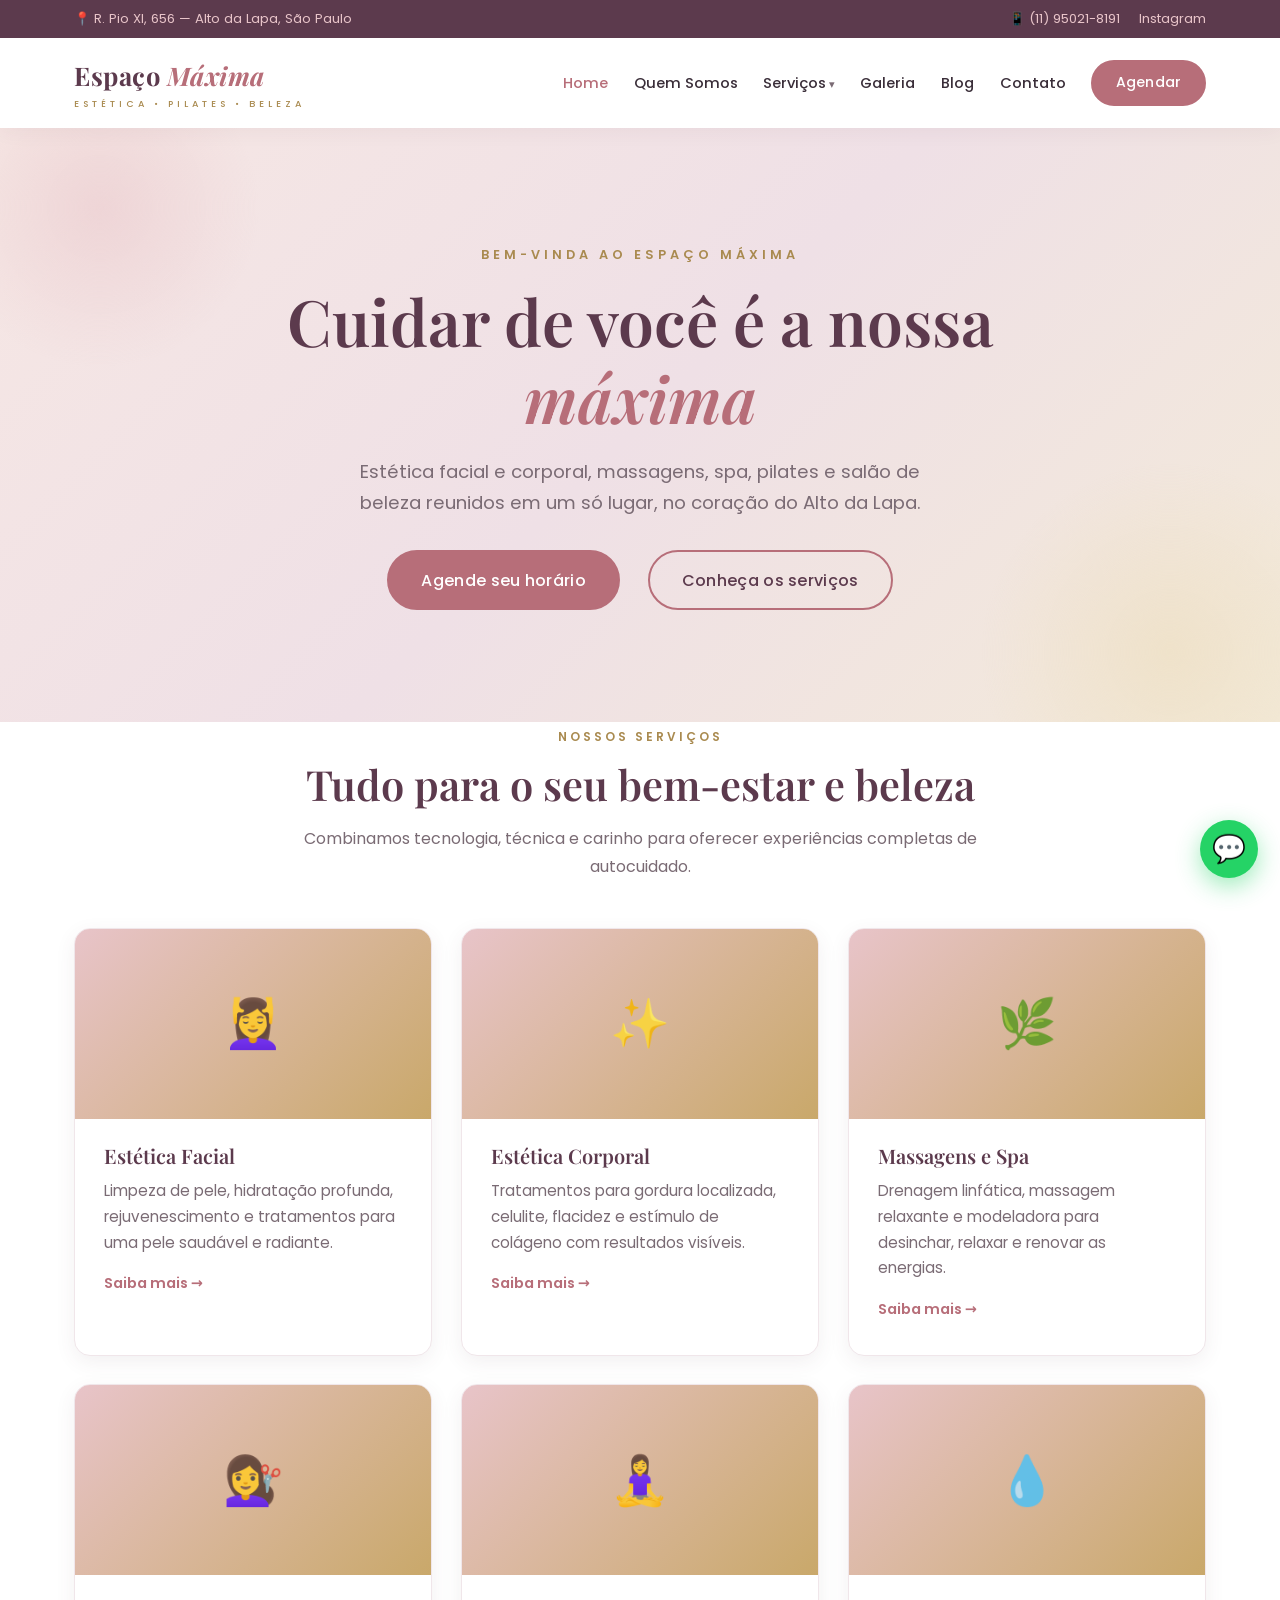
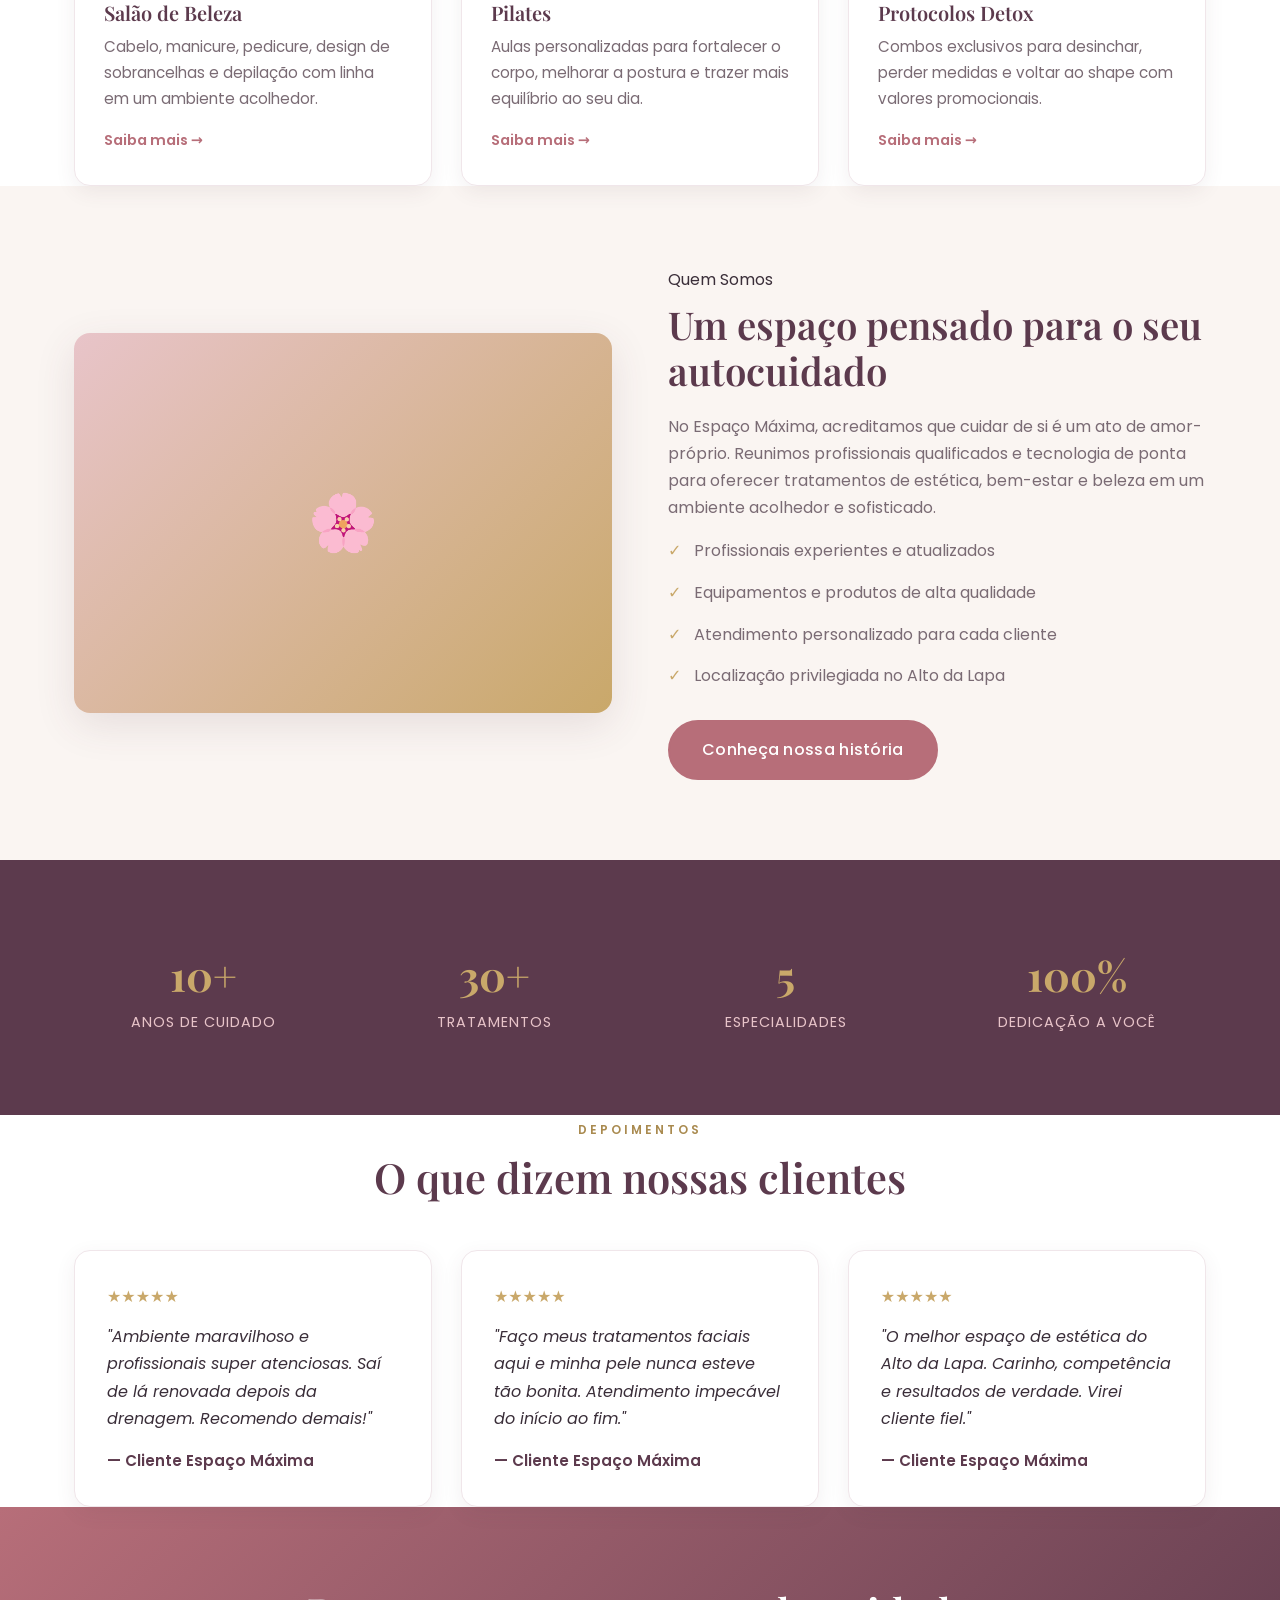
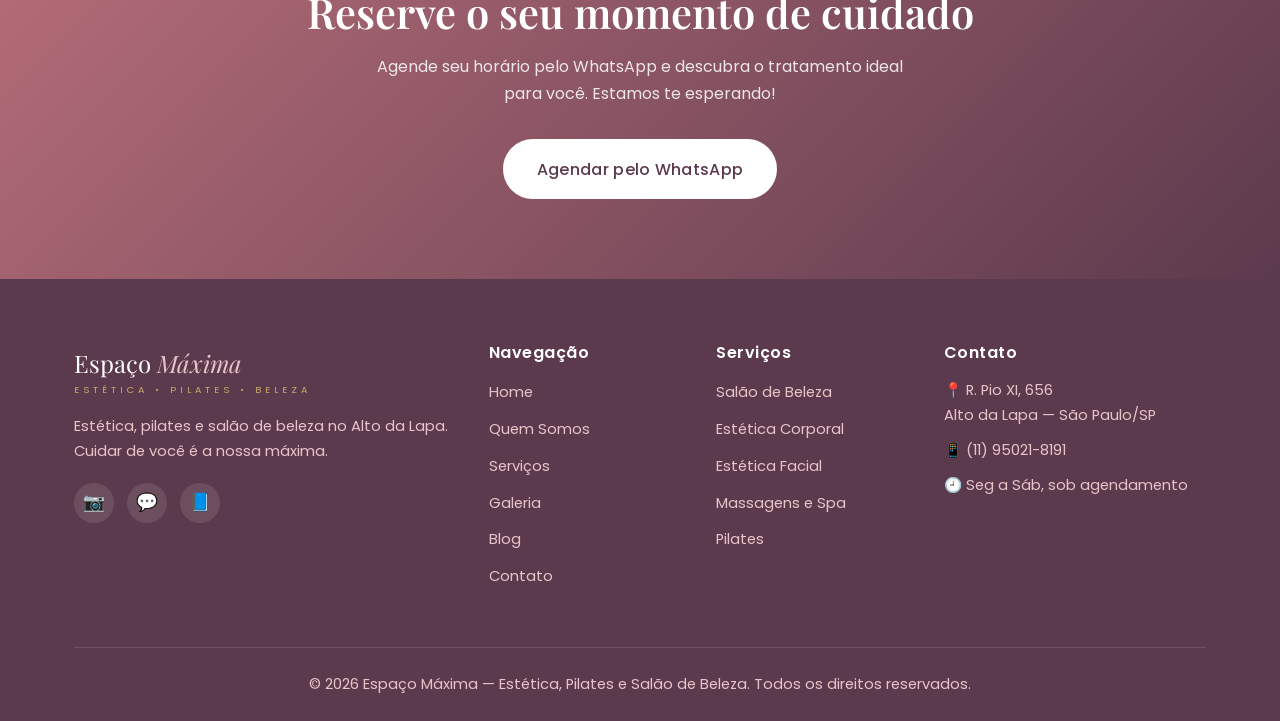
==== commit bb174abf: "Reconstruir site do Espaço Máxima em HTML estático Substitui o template genérico "Mudare Engenharia"" ====
--- a/index.html
+++ b/index.html
@@ -3,176 +3,237 @@
 <head>
     <meta charset="UTF-8">
     <meta name="viewport" content="width=device-width, initial-scale=1.0">
-    <meta name="description" content="Mudare Engenharia - Soluções completas em engenharia civil e construção com excelência e qualidade">
-    <meta name="keywords" content="engenharia, construção civil, projetos, obras, mudare">
-    <title>Mudare Engenharia - Home</title>
+    <meta name="description" content="Espaço Máxima — Estética, Pilates e Salão de Beleza no Alto da Lapa, São Paulo. Tratamentos faciais e corporais, massagens, spa, depilação e beleza.">
+    <meta name="keywords" content="estética, pilates, salão de beleza, massagem, spa, drenagem linfática, alto da lapa, são paulo, espaço máxima">
+    <title>Espaço Máxima — Estética, Pilates e Salão de Beleza | Alto da Lapa</title>
     <link rel="preconnect" href="https://fonts.googleapis.com">
     <link rel="preconnect" href="https://fonts.gstatic.com" crossorigin>
-    <link href="https://fonts.googleapis.com/css2?family=Montserrat:wght@400;600;700&family=Roboto:wght@300;400;500&display=swap" rel="stylesheet">
+    <link href="https://fonts.googleapis.com/css2?family=Playfair+Display:ital,wght@0,500;0,600;0,700;1,500;1,600&family=Poppins:wght@300;400;500;600&display=swap" rel="stylesheet">
     <link rel="stylesheet" href="css/style.css">
 </head>
 <body>
     <!-- HEADER -->
-    <header class="header">
-        <nav class="nav">
-            <a href="index.html" class="logo">
-                <span class="logo-m">M</span><span class="logo-text">UDARE</span>
-            </a>
-            <button class="menu-toggle" aria-label="Menu">
-                <span></span>
-                <span></span>
-                <span></span>
-            </button>
+    <header>
+        <div class="topbar">
+            <div class="container">
+                <span>📍 R. Pio XI, 656 — Alto da Lapa, São Paulo</span>
+                <div class="tb-right">
+                    <a href="tel:+5511950218191">📱 (11) 95021-8191</a>
+                    <a href="https://www.instagram.com/espacomaxima/" target="_blank" rel="noopener">Instagram</a>
+                </div>
+            </div>
+        </div>
+        <nav class="navbar">
+            <a href="index.html" class="logo">Espaço <span>Máxima</span><small>Estética • Pilates • Beleza</small></a>
+            <div class="menu-toggle"><span></span><span></span><span></span></div>
             <ul class="nav-menu">
                 <li><a href="index.html" class="active">Home</a></li>
-                <li><a href="sobre.html">Sobre</a></li>
-                <li><a href="servicos.html">Serviços</a></li>
-                <li><a href="portfolio.html">Portfólio</a></li>
+                <li><a href="quem-somos.html">Quem Somos</a></li>
+                <li class="has-dropdown">
+                    <a href="servicos.html">Serviços</a>
+                    <ul class="dropdown">
+                        <li><a href="salao-de-beleza.html">Salão de Beleza</a></li>
+                        <li><a href="estetica-corporal.html">Estética Corporal</a></li>
+                        <li><a href="estetica-facial.html">Estética Facial</a></li>
+                        <li><a href="massagens-spa.html">Massagens e Spa</a></li>
+                        <li><a href="pilates.html">Pilates</a></li>
+                    </ul>
+                </li>
+                <li><a href="galeria.html">Galeria</a></li>
+                <li><a href="blog.html">Blog</a></li>
                 <li><a href="contato.html">Contato</a></li>
+                <li><a href="https://wa.me/5511950218191" class="btn" target="_blank" rel="noopener">Agendar</a></li>
             </ul>
         </nav>
     </header>
 
-    <!-- HERO SECTION -->
+    <!-- HERO -->
     <section class="hero">
-        <div class="hero-overlay"></div>
         <div class="hero-content">
-            <h1 class="hero-title">Transformando Projetos em Realidade</h1>
-            <p class="hero-subtitle">Soluções completas em engenharia civil com excelência, qualidade<br>e comprometimento para realizar o seu sonho</p>
-            <div class="hero-actions">
-                <a href="portfolio.html" class="btn btn-primary">Ver Projetos</a>
-                <a href="contato.html" class="btn btn-secondary">Fale Conosco</a>
-            </div>
-        </div>
-        <div class="scroll-indicator">
-            <span></span>
-        </div>
-    </section>
-
-    <!-- SERVICES SECTION -->
-    <section class="services">
-        <div class="container">
-            <div class="section-header">
-                <h2>Nossos Serviços</h2>
-                <p>Experiência e qualidade em cada etapa do seu projeto</p>
-            </div>
-            <div class="services-grid">
-                <div class="service-card">
-                    <div class="service-number">01</div>
-                    <h3>Projetos Estruturais</h3>
-                    <p>Desenvolvimento de projetos estruturais completos com segurança e eficiência, utilizando as melhores práticas e tecnologias do mercado.</p>
-                </div>
-                <div class="service-card">
-                    <div class="service-number">02</div>
-                    <h3>Projetos Arquitetônicos</h3>
-                    <p>Criação de projetos arquitetônicos personalizados que unem funcionalidade, estética e sustentabilidade para atender suas necessidades.</p>
-                </div>
-                <div class="service-card">
-                    <div class="service-number">03</div>
-                    <h3>Gerenciamento de Obras</h3>
-                    <p>Acompanhamento completo da execução, garantindo qualidade, prazo e orçamento sob controle em todas as fases da construção.</p>
-                </div>
-                <div class="service-card">
-                    <div class="service-number">04</div>
-                    <h3>Consultoria Técnica</h3>
-                    <p>Assessoria especializada em todas as etapas do seu projeto, oferecendo soluções técnicas eficientes e personalizadas.</p>
-                </div>
-                <div class="service-card">
-                    <div class="service-number">05</div>
-                    <h3>Reformas e Ampliações</h3>
-                    <p>Planejamento e execução de reformas e ampliações com atenção aos detalhes e respeito às características originais da edificação.</p>
-                </div>
-                <div class="service-card">
-                    <div class="service-number">06</div>
-                    <h3>Projetos Sustentáveis</h3>
-                    <p>Desenvolvimento de soluções sustentáveis que reduzem impactos ambientais e promovem eficiência energética em suas construções.</p>
-                </div>
-            </div>
-        </div>
-    </section>
-
-    <!-- WHY CHOOSE US SECTION -->
-    <section class="why-choose">
-        <div class="container">
-            <div class="section-header">
-                <h2>Por Que Escolher a Mudare?</h2>
-                <p>Compromisso com a excelência em cada detalhe</p>
-            </div>
-            <div class="benefits-grid">
-                <div class="benefit-card">
-                    <h3>Experiência Comprovada</h3>
-                    <p>Anos de atuação no mercado com projetos executados com sucesso em diversos segmentos da construção civil.</p>
-                </div>
-                <div class="benefit-card">
-                    <h3>Equipe Qualificada</h3>
-                    <p>Profissionais altamente capacitados e em constante atualização para oferecer as melhores soluções técnicas.</p>
-                </div>
-                <div class="benefit-card">
-                    <h3>Atendimento Personalizado</h3>
-                    <p>Cada projeto é único e recebe atenção especial para atender todas as suas expectativas e necessidades.</p>
-                </div>
-            </div>
-        </div>
-    </section>
-
-    <!-- CTA SECTION -->
-    <section class="cta">
-        <div class="container">
-            <h2>Pronto Para Começar Seu Projeto?</h2>
-            <p>Entre em contato conosco e transforme suas ideias em realidade</p>
-            <a href="contato.html" class="btn btn-primary">Solicitar Orçamento</a>
+            <span class="eyebrow">Bem-vinda ao Espaço Máxima</span>
+            <h1>Cuidar de você é a nossa <em>máxima</em></h1>
+            <p>Estética facial e corporal, massagens, spa, pilates e salão de beleza reunidos em um só lugar, no coração do Alto da Lapa.</p>
+            <div class="btn-row">
+                <a href="https://wa.me/5511950218191" class="btn" target="_blank" rel="noopener">Agende seu horário</a>
+                <a href="servicos.html" class="btn btn-outline">Conheça os serviços</a>
+            </div>
+        </div>
+    </section>
+
+    <!-- SERVICES -->
+    <section class="container">
+        <div class="section-title reveal">
+            <span class="eyebrow">Nossos Serviços</span>
+            <h2>Tudo para o seu bem-estar e beleza</h2>
+            <p>Combinamos tecnologia, técnica e carinho para oferecer experiências completas de autocuidado.</p>
+        </div>
+        <div class="grid grid-3">
+            <div class="card service-card reveal">
+                <div class="thumb">💆‍♀️</div>
+                <div class="body">
+                    <h3>Estética Facial</h3>
+                    <p>Limpeza de pele, hidratação profunda, rejuvenescimento e tratamentos para uma pele saudável e radiante.</p>
+                    <a href="estetica-facial.html" class="more">Saiba mais →</a>
+                </div>
+            </div>
+            <div class="card service-card reveal">
+                <div class="thumb">✨</div>
+                <div class="body">
+                    <h3>Estética Corporal</h3>
+                    <p>Tratamentos para gordura localizada, celulite, flacidez e estímulo de colágeno com resultados visíveis.</p>
+                    <a href="estetica-corporal.html" class="more">Saiba mais →</a>
+                </div>
+            </div>
+            <div class="card service-card reveal">
+                <div class="thumb">🌿</div>
+                <div class="body">
+                    <h3>Massagens e Spa</h3>
+                    <p>Drenagem linfática, massagem relaxante e modeladora para desinchar, relaxar e renovar as energias.</p>
+                    <a href="massagens-spa.html" class="more">Saiba mais →</a>
+                </div>
+            </div>
+            <div class="card service-card reveal">
+                <div class="thumb">💇‍♀️</div>
+                <div class="body">
+                    <h3>Salão de Beleza</h3>
+                    <p>Cabelo, manicure, pedicure, design de sobrancelhas e depilação com linha em um ambiente acolhedor.</p>
+                    <a href="salao-de-beleza.html" class="more">Saiba mais →</a>
+                </div>
+            </div>
+            <div class="card service-card reveal">
+                <div class="thumb">🧘‍♀️</div>
+                <div class="body">
+                    <h3>Pilates</h3>
+                    <p>Aulas personalizadas para fortalecer o corpo, melhorar a postura e trazer mais equilíbrio ao seu dia.</p>
+                    <a href="pilates.html" class="more">Saiba mais →</a>
+                </div>
+            </div>
+            <div class="card service-card reveal">
+                <div class="thumb">💧</div>
+                <div class="body">
+                    <h3>Protocolos Detox</h3>
+                    <p>Combos exclusivos para desinchar, perder medidas e voltar ao shape com valores promocionais.</p>
+                    <a href="servicos.html" class="more">Saiba mais →</a>
+                </div>
+            </div>
+        </div>
+    </section>
+
+    <!-- ABOUT SPLIT -->
+    <section class="bg-cream">
+        <div class="container">
+            <div class="split">
+                <div class="media reveal">🌸</div>
+                <div class="reveal">
+                    <span class="section-title eyebrow" style="display:inline-block;margin-bottom:.5rem;">Quem Somos</span>
+                    <h2>Um espaço pensado para o seu autocuidado</h2>
+                    <p>No Espaço Máxima, acreditamos que cuidar de si é um ato de amor-próprio. Reunimos profissionais qualificados e tecnologia de ponta para oferecer tratamentos de estética, bem-estar e beleza em um ambiente acolhedor e sofisticado.</p>
+                    <ul class="features">
+                        <li>Profissionais experientes e atualizados</li>
+                        <li>Equipamentos e produtos de alta qualidade</li>
+                        <li>Atendimento personalizado para cada cliente</li>
+                        <li>Localização privilegiada no Alto da Lapa</li>
+                    </ul>
+                    <a href="quem-somos.html" class="btn">Conheça nossa história</a>
+                </div>
+            </div>
+        </div>
+    </section>
+
+    <!-- STATS -->
+    <section class="bg-plum">
+        <div class="container">
+            <div class="stats">
+                <div class="reveal"><div class="num">10+</div><div class="label">Anos de cuidado</div></div>
+                <div class="reveal"><div class="num">30+</div><div class="label">Tratamentos</div></div>
+                <div class="reveal"><div class="num">5</div><div class="label">Especialidades</div></div>
+                <div class="reveal"><div class="num">100%</div><div class="label">Dedicação a você</div></div>
+            </div>
+        </div>
+    </section>
+
+    <!-- TESTIMONIALS -->
+    <section class="container">
+        <div class="section-title reveal">
+            <span class="eyebrow">Depoimentos</span>
+            <h2>O que dizem nossas clientes</h2>
+        </div>
+        <div class="grid grid-3">
+            <div class="quote reveal">
+                <div class="stars">★★★★★</div>
+                <p>"Ambiente maravilhoso e profissionais super atenciosas. Saí de lá renovada depois da drenagem. Recomendo demais!"</p>
+                <div class="who">— Cliente Espaço Máxima</div>
+            </div>
+            <div class="quote reveal">
+                <div class="stars">★★★★★</div>
+                <p>"Faço meus tratamentos faciais aqui e minha pele nunca esteve tão bonita. Atendimento impecável do início ao fim."</p>
+                <div class="who">— Cliente Espaço Máxima</div>
+            </div>
+            <div class="quote reveal">
+                <div class="stars">★★★★★</div>
+                <p>"O melhor espaço de estética do Alto da Lapa. Carinho, competência e resultados de verdade. Virei cliente fiel."</p>
+                <div class="who">— Cliente Espaço Máxima</div>
+            </div>
+        </div>
+    </section>
+
+    <!-- CTA -->
+    <section class="cta-band">
+        <div class="container">
+            <h2>Reserve o seu momento de cuidado</h2>
+            <p>Agende seu horário pelo WhatsApp e descubra o tratamento ideal para você. Estamos te esperando!</p>
+            <a href="https://wa.me/5511950218191" class="btn" target="_blank" rel="noopener">Agendar pelo WhatsApp</a>
         </div>
     </section>
 
     <!-- FOOTER -->
-    <footer class="footer">
-        <div class="container">
-            <div class="footer-content">
-                <div class="footer-col">
-                    <div class="footer-logo">
-                        <span class="logo-m">M</span><span class="logo-text">UDARE</span>
+    <footer>
+        <div class="container">
+            <div class="footer-grid">
+                <div>
+                    <div class="footer-logo">Espaço <span>Máxima</span><small>Estética • Pilates • Beleza</small></div>
+                    <p style="margin-top:1rem;">Estética, pilates e salão de beleza no Alto da Lapa. Cuidar de você é a nossa máxima.</p>
+                    <div class="social">
+                        <a href="https://www.instagram.com/espacomaxima/" target="_blank" rel="noopener" aria-label="Instagram">📷</a>
+                        <a href="https://wa.me/5511950218191" target="_blank" rel="noopener" aria-label="WhatsApp">💬</a>
+                        <a href="https://www.facebook.com/" target="_blank" rel="noopener" aria-label="Facebook">📘</a>
                     </div>
-                    <p class="footer-desc">Excelência em engenharia civil, transformando projetos em realidade com qualidade e comprometimento.</p>
-                    <div class="social-links">
-                        <a href="#" aria-label="Facebook">
-                            <svg width="20" height="20" viewBox="0 0 24 24" fill="currentColor"><path d="M24 12.073c0-6.627-5.373-12-12-12s-12 5.373-12 12c0 5.99 4.388 10.954 10.125 11.854v-8.385H7.078v-3.47h3.047V9.43c0-3.007 1.792-4.669 4.533-4.669 1.312 0 2.686.235 2.686.235v2.953H15.83c-1.491 0-1.956.925-1.956 1.874v2.25h3.328l-.532 3.47h-2.796v8.385C19.612 23.027 24 18.062 24 12.073z"/></svg>
-                        </a>
-                        <a href="#" aria-label="Instagram">
-                            <svg width="20" height="20" viewBox="0 0 24 24" fill="currentColor"><path d="M12 0C8.74 0 8.333.015 7.053.072 5.775.132 4.905.333 4.14.63c-.789.306-1.459.717-2.126 1.384S.935 3.35.63 4.14C.333 4.905.131 5.775.072 7.053.012 8.333 0 8.74 0 12s.015 3.667.072 4.947c.06 1.277.261 2.148.558 2.913.306.788.717 1.459 1.384 2.126.667.666 1.336 1.079 2.126 1.384.766.296 1.636.499 2.913.558C8.333 23.988 8.74 24 12 24s3.667-.015 4.947-.072c1.277-.06 2.148-.262 2.913-.558.788-.306 1.459-.718 2.126-1.384.666-.667 1.079-1.335 1.384-2.126.296-.765.499-1.636.558-2.913.06-1.28.072-1.687.072-4.947s-.015-3.667-.072-4.947c-.06-1.277-.262-2.149-.558-2.913-.306-.789-.718-1.459-1.384-2.126C21.319 1.347 20.651.935 19.86.63c-.765-.297-1.636-.499-2.913-.558C15.667.012 15.26 0 12 0zm0 2.16c3.203 0 3.585.016 4.85.071 1.17.055 1.805.249 2.227.415.562.217.96.477 1.382.896.419.42.679.819.896 1.381.164.422.36 1.057.413 2.227.057 1.266.07 1.646.07 4.85s-.015 3.585-.074 4.85c-.061 1.17-.256 1.805-.421 2.227-.224.562-.479.96-.899 1.382-.419.419-.824.679-1.38.896-.42.164-1.065.36-2.235.413-1.274.057-1.649.07-4.859.07-3.211 0-3.586-.015-4.859-.074-1.171-.061-1.816-.256-2.236-.421-.569-.224-.96-.479-1.379-.899-.421-.419-.69-.824-.9-1.38-.165-.42-.359-1.065-.42-2.235-.045-1.26-.061-1.649-.061-4.844 0-3.196.016-3.586.061-4.861.061-1.17.255-1.814.42-2.234.21-.57.479-.96.9-1.381.419-.419.81-.689 1.379-.898.42-.166 1.051-.361 2.221-.421 1.275-.045 1.65-.06 4.859-.06l.045.03zm0 3.678c-3.405 0-6.162 2.76-6.162 6.162 0 3.405 2.76 6.162 6.162 6.162 3.405 0 6.162-2.76 6.162-6.162 0-3.405-2.76-6.162-6.162-6.162zM12 16c-2.21 0-4-1.79-4-4s1.79-4 4-4 4 1.79 4 4-1.79 4-4 4zm7.846-10.405c0 .795-.646 1.44-1.44 1.44-.795 0-1.44-.646-1.44-1.44 0-.794.646-1.439 1.44-1.439.793-.001 1.44.645 1.44 1.439z"/></svg>
-                        </a>
-                        <a href="#" aria-label="LinkedIn">
-                            <svg width="20" height="20" viewBox="0 0 24 24" fill="currentColor"><path d="M20.447 20.452h-3.554v-5.569c0-1.328-.027-3.037-1.852-3.037-1.853 0-2.136 1.445-2.136 2.939v5.667H9.351V9h3.414v1.561h.046c.477-.9 1.637-1.85 3.37-1.85 3.601 0 4.267 2.37 4.267 5.455v6.286zM5.337 7.433c-1.144 0-2.063-.926-2.063-2.065 0-1.138.92-2.063 2.063-2.063 1.14 0 2.064.925 2.064 2.063 0 1.139-.925 2.065-2.064 2.065zm1.782 13.019H3.555V9h3.564v11.452zM22.225 0H1.771C.792 0 0 .774 0 1.729v20.542C0 23.227.792 24 1.771 24h20.451C23.2 24 24 23.227 24 22.271V1.729C24 .774 23.2 0 22.222 0h.003z"/></svg>
-                        </a>
-                        <a href="#" aria-label="WhatsApp">
-                            <svg width="20" height="20" viewBox="0 0 24 24" fill="currentColor"><path d="M17.472 14.382c-.297-.149-1.758-.867-2.03-.967-.273-.099-.471-.148-.67.15-.197.297-.767.966-.94 1.164-.173.199-.347.223-.644.075-.297-.15-1.255-.463-2.39-1.475-.883-.788-1.48-1.761-1.653-2.059-.173-.297-.018-.458.13-.606.134-.133.298-.347.446-.52.149-.174.198-.298.298-.497.099-.198.05-.371-.025-.52-.075-.149-.669-1.612-.916-2.207-.242-.579-.487-.5-.669-.51-.173-.008-.371-.01-.57-.01-.198 0-.52.074-.792.372-.272.297-1.04 1.016-1.04 2.479 0 1.462 1.065 2.875 1.213 3.074.149.198 2.096 3.2 5.077 4.487.709.306 1.262.489 1.694.625.712.227 1.36.195 1.871.118.571-.085 1.758-.719 2.006-1.413.248-.694.248-1.289.173-1.413-.074-.124-.272-.198-.57-.347m-5.421 7.403h-.004a9.87 9.87 0 01-5.031-1.378l-.361-.214-3.741.982.998-3.648-.235-.374a9.86 9.86 0 01-1.51-5.26c.001-5.45 4.436-9.884 9.888-9.884 2.64 0 5.122 1.03 6.988 2.898a9.825 9.825 0 012.893 6.994c-.003 5.45-4.437 9.884-9.885 9.884m8.413-18.297A11.815 11.815 0 0012.05 0C5.495 0 .16 5.335.157 11.892c0 2.096.547 4.142 1.588 5.945L.057 24l6.305-1.654a11.882 11.882 0 005.683 1.448h.005c6.554 0 11.890-5.335 11.893-11.893a11.821 11.821 0 00-3.48-8.413Z"/></svg>
-                        </a>
-                    </div>
-                </div>
-                <div class="footer-col">
-                    <h4>Links Rápidos</h4>
-                    <ul class="footer-links">
+                </div>
+                <div>
+                    <h4>Navegação</h4>
+                    <ul>
                         <li><a href="index.html">Home</a></li>
-                        <li><a href="sobre.html">Sobre Nós</a></li>
+                        <li><a href="quem-somos.html">Quem Somos</a></li>
                         <li><a href="servicos.html">Serviços</a></li>
-                        <li><a href="portfolio.html">Portfólio</a></li>
+                        <li><a href="galeria.html">Galeria</a></li>
+                        <li><a href="blog.html">Blog</a></li>
                         <li><a href="contato.html">Contato</a></li>
                     </ul>
                 </div>
-                <div class="footer-col">
+                <div>
+                    <h4>Serviços</h4>
+                    <ul>
+                        <li><a href="salao-de-beleza.html">Salão de Beleza</a></li>
+                        <li><a href="estetica-corporal.html">Estética Corporal</a></li>
+                        <li><a href="estetica-facial.html">Estética Facial</a></li>
+                        <li><a href="massagens-spa.html">Massagens e Spa</a></li>
+                        <li><a href="pilates.html">Pilates</a></li>
+                    </ul>
+                </div>
+                <div>
                     <h4>Contato</h4>
-                    <ul class="footer-contact">
-                        <li>contato@mudare.eng.br</li>
-                        <li>(XX) XXXX-XXXX</li>
-                        <li>Endereço da empresa</li>
-                    </ul>
+                    <p>📍 R. Pio XI, 656<br>Alto da Lapa — São Paulo/SP</p>
+                    <p style="margin-top:.6rem;">📱 <a href="tel:+5511950218191">(11) 95021-8191</a></p>
+                    <p style="margin-top:.6rem;">🕘 Seg a Sáb, sob agendamento</p>
                 </div>
             </div>
             <div class="footer-bottom">
-                <p>&copy; 2024 Mudare Engenharia. Todos os direitos reservados.</p>
+                <p>© 2026 Espaço Máxima — Estética, Pilates e Salão de Beleza. Todos os direitos reservados.</p>
             </div>
         </div>
     </footer>
 
+    <a href="https://wa.me/5511950218191" class="wa-float" target="_blank" rel="noopener" aria-label="WhatsApp">💬</a>
     <script src="js/main.js"></script>
 </body>
 </html>
--- a/css/style.css
+++ b/css/style.css
@@ -1,675 +1,327 @@
-/* ================================================
-   MUDARE ENGENHARIA - ESTILO MINIMALISTA
-   Baseado no guia de marca e design arquitetônico
-   ================================================ */
-
-/* ===== RESET & BASE ===== */
-* {
-    margin: 0;
-    padding: 0;
-    box-sizing: border-box;
-}
+/* =============================================================
+   Espaço Máxima — Estética, Pilates e Salão de Beleza
+   Folha de estilos principal
+   ============================================================= */
 
 :root {
-    /* Cores da Marca Mudare */
-    --laranja-mudare: #E8772E;
-    --cinza-mudare: #636466;
-    --carvao: #222222;
-    --branco: #FFFFFF;
-    --cinza-suave: #F5F5F5;
-    --texto-claro: #EAEAEA;
-    --texto-escuro: #333333;
-
-    /* Tipografia */
-    --font-title: 'Montserrat', sans-serif;
-    --font-body: 'Roboto', sans-serif;
-
-    /* Transições */
-    --transition-smooth: all 0.6s cubic-bezier(0.4, 0, 0.2, 1);
-    --transition-fast: all 0.3s ease;
-}
-
-html {
-    scroll-behavior: smooth;
-}
+    --plum: #5c3a4d;        /* mauve escuro / marca */
+    --rose: #b76e79;        /* rosé principal */
+    --rose-soft: #e8c4c9;   /* rosé claro */
+    --gold: #c9a86a;        /* dourado (destaque) */
+    --gold-dark: #a98a4f;
+    --cream: #faf5f2;       /* fundo claro */
+    --ink: #3a2e39;         /* texto escuro */
+    --muted: #7a6b74;       /* texto secundário */
+    --white: #ffffff;
+    --shadow: 0 12px 40px rgba(92, 58, 77, .12);
+    --shadow-sm: 0 6px 20px rgba(92, 58, 77, .08);
+    --radius: 16px;
+    --transition: .3s ease;
+    --max: 1180px;
+}
+
+* { margin: 0; padding: 0; box-sizing: border-box; }
+
+html { scroll-behavior: smooth; }
 
 body {
-    font-family: var(--font-body);
-    font-weight: 400;
-    line-height: 1.8;
-    color: var(--texto-escuro);
-    background-color: var(--branco);
+    font-family: 'Poppins', 'Segoe UI', system-ui, sans-serif;
+    color: var(--ink);
+    background: var(--white);
+    line-height: 1.7;
     overflow-x: hidden;
 }
 
-img {
-    max-width: 100%;
-    height: auto;
-    display: block;
-}
-
-a {
-    text-decoration: none;
-    color: inherit;
-    transition: var(--transition-fast);
-}
-
-/* ===== HEADER ===== */
-.header {
-    position: fixed;
-    top: 0;
-    left: 0;
-    right: 0;
-    z-index: 1000;
-    background: rgba(255, 255, 255, 0.95);
-    backdrop-filter: blur(10px);
-    border-bottom: 1px solid rgba(99, 100, 102, 0.1);
-    transition: var(--transition-fast);
-}
-
-.nav {
-    max-width: 1400px;
-    margin: 0 auto;
-    padding: 2rem 4rem;
-    display: flex;
-    justify-content: space-between;
-    align-items: center;
-}
-
-.logo {
-    font-family: var(--font-title);
-    font-weight: 700;
-    font-size: 1.5rem;
-    letter-spacing: 2px;
-    display: flex;
-    align-items: center;
-    gap: 2px;
-}
-
-.logo-m {
-    color: var(--laranja-mudare);
-    font-size: 1.8rem;
-}
-
-.logo-text {
-    color: var(--cinza-mudare);
-}
-
-.nav-menu {
-    display: flex;
-    list-style: none;
-    gap: 3rem;
-    align-items: center;
-}
-
-.nav-menu a {
-    font-family: var(--font-body);
-    font-size: 0.95rem;
-    font-weight: 400;
-    color: var(--cinza-mudare);
-    letter-spacing: 0.5px;
-    position: relative;
-    padding: 0.5rem 0;
-}
-
-.nav-menu a::after {
-    content: '';
-    position: absolute;
-    bottom: 0;
-    left: 0;
-    width: 0;
-    height: 2px;
-    background: var(--laranja-mudare);
-    transition: var(--transition-fast);
-}
-
-.nav-menu a:hover::after,
-.nav-menu a.active::after {
-    width: 100%;
-}
-
-.menu-toggle {
-    display: none;
-    flex-direction: column;
-    gap: 6px;
-    background: none;
-    border: none;
-    cursor: pointer;
-    padding: 0.5rem;
-}
-
-.menu-toggle span {
-    width: 28px;
-    height: 2px;
-    background: var(--cinza-mudare);
-    transition: var(--transition-fast);
-}
-
-/* ===== HERO SECTION ===== */
-.hero {
-    min-height: 100vh;
-    display: flex;
-    align-items: center;
-    justify-content: center;
-    position: relative;
-    background: linear-gradient(135deg, var(--carvao) 0%, #2a2a2a 100%);
-    overflow: hidden;
-}
-
-.hero-overlay {
-    position: absolute;
-    top: 0;
-    left: 0;
-    right: 0;
-    bottom: 0;
-    background:
-        linear-gradient(45deg, transparent 30%, rgba(232, 119, 46, 0.03) 70%),
-        radial-gradient(circle at 20% 50%, rgba(232, 119, 46, 0.05) 0%, transparent 50%);
-}
-
-.hero-content {
-    position: relative;
-    z-index: 2;
-    text-align: center;
-    max-width: 900px;
-    padding: 0 2rem;
-    animation: fadeInUp 1s ease-out;
-}
-
-.hero-title {
-    font-family: var(--font-title);
-    font-weight: 700;
-    font-size: clamp(2.5rem, 5vw, 4rem);
-    color: var(--branco);
-    margin-bottom: 1.5rem;
+h1, h2, h3, h4 {
+    font-family: 'Playfair Display', Georgia, serif;
+    font-weight: 600;
     line-height: 1.2;
-    letter-spacing: -1px;
-}
-
-.hero-subtitle {
-    font-family: var(--font-body);
-    font-weight: 300;
-    font-size: clamp(1rem, 2vw, 1.25rem);
-    color: var(--texto-claro);
-    margin-bottom: 3rem;
-    line-height: 1.6;
-}
-
-.hero-actions {
-    display: flex;
-    gap: 1.5rem;
-    justify-content: center;
-    flex-wrap: wrap;
-}
-
-.scroll-indicator {
-    position: absolute;
-    bottom: 3rem;
-    left: 50%;
-    transform: translateX(-50%);
-    z-index: 2;
-}
-
-.scroll-indicator span {
-    display: block;
-    width: 1px;
-    height: 60px;
-    background: linear-gradient(to bottom, transparent, var(--laranja-mudare));
-    animation: scrollDown 2s ease-in-out infinite;
-}
-
-@keyframes scrollDown {
-    0%, 100% { opacity: 0; transform: translateY(-20px); }
-    50% { opacity: 1; transform: translateY(0); }
-}
-
-@keyframes fadeInUp {
-    from {
-        opacity: 0;
-        transform: translateY(30px);
-    }
-    to {
-        opacity: 1;
-        transform: translateY(0);
-    }
-}
-
-/* ===== BUTTONS ===== */
+    color: var(--plum);
+}
+
+a { text-decoration: none; color: inherit; }
+img { max-width: 100%; display: block; }
+
+.container { max-width: var(--max); margin: 0 auto; padding: 0 1.5rem; }
+
+section { padding: 5rem 0; }
+
+.bg-cream { background: var(--cream); }
+.bg-plum { background: var(--plum); color: var(--white); }
+.text-center { text-align: center; }
+
+/* ---------- Section headings ---------- */
+.section-title { text-align: center; max-width: 700px; margin: 0 auto 3rem; }
+.section-title .eyebrow {
+    display: inline-block;
+    font-family: 'Poppins', sans-serif;
+    text-transform: uppercase;
+    letter-spacing: 3px;
+    font-size: .75rem;
+    font-weight: 600;
+    color: var(--gold-dark);
+    margin-bottom: .75rem;
+}
+.section-title h2 { font-size: clamp(1.8rem, 4vw, 2.6rem); }
+.section-title p { color: var(--muted); margin-top: 1rem; }
+.bg-plum .section-title h2, .bg-plum h2, .bg-plum h3 { color: var(--white); }
+
+/* ---------- Buttons ---------- */
 .btn {
     display: inline-block;
-    padding: 1rem 2.5rem;
-    font-family: var(--font-title);
-    font-weight: 600;
-    font-size: 0.95rem;
-    letter-spacing: 0.5px;
-    border: 2px solid transparent;
+    background: var(--rose);
+    color: var(--white);
+    padding: .9rem 2rem;
+    border-radius: 50px;
+    font-weight: 500;
+    letter-spacing: .3px;
+    transition: var(--transition);
+    border: 2px solid var(--rose);
     cursor: pointer;
-    transition: var(--transition-smooth);
-    position: relative;
-    overflow: hidden;
-}
-
-.btn-primary {
-    background: var(--laranja-mudare);
-    color: var(--branco);
-    border-color: var(--laranja-mudare);
-}
-
-.btn-primary:hover {
-    background: transparent;
-    color: var(--laranja-mudare);
-    transform: translateY(-2px);
-}
-
-.btn-secondary {
-    background: transparent;
-    color: var(--branco);
-    border-color: var(--branco);
-}
-
-.btn-secondary:hover {
-    background: var(--branco);
-    color: var(--carvao);
-    transform: translateY(-2px);
-}
-
-/* ===== CONTAINER ===== */
-.container {
-    max-width: 1400px;
-    margin: 0 auto;
-    padding: 8rem 4rem;
-}
-
-.section-header {
-    text-align: center;
-    margin-bottom: 5rem;
-}
-
-.section-header h2 {
-    font-family: var(--font-title);
-    font-weight: 700;
-    font-size: clamp(2rem, 4vw, 3rem);
-    color: var(--cinza-mudare);
-    margin-bottom: 1rem;
-    letter-spacing: -0.5px;
-}
-
-.section-header p {
-    font-family: var(--font-body);
-    font-weight: 300;
-    font-size: 1.1rem;
-    color: var(--cinza-mudare);
-    opacity: 0.7;
-}
-
-/* ===== SERVICES SECTION ===== */
-.services {
-    background: var(--branco);
-}
-
-.services-grid {
-    display: grid;
-    grid-template-columns: repeat(auto-fit, minmax(350px, 1fr));
-    gap: 3rem;
-}
-
-.service-card {
-    padding: 3rem 2rem;
-    background: var(--branco);
-    border: 1px solid rgba(99, 100, 102, 0.1);
-    transition: var(--transition-smooth);
-    position: relative;
-}
-
-.service-card::before {
-    content: '';
-    position: absolute;
-    top: 0;
-    left: 0;
-    width: 0;
-    height: 3px;
-    background: var(--laranja-mudare);
-    transition: var(--transition-smooth);
-}
-
-.service-card:hover {
-    transform: translateY(-5px);
-    box-shadow: 0 20px 60px rgba(0, 0, 0, 0.08);
-}
-
-.service-card:hover::before {
-    width: 100%;
-}
-
-.service-number {
-    font-family: var(--font-title);
-    font-weight: 700;
-    font-size: 3rem;
-    color: var(--laranja-mudare);
-    opacity: 0.2;
-    margin-bottom: 1.5rem;
-    line-height: 1;
-}
-
-.service-card h3 {
-    font-family: var(--font-title);
-    font-weight: 600;
-    font-size: 1.4rem;
-    color: var(--cinza-mudare);
-    margin-bottom: 1rem;
-}
-
-.service-card p {
-    font-family: var(--font-body);
-    font-weight: 300;
-    color: var(--texto-escuro);
-    line-height: 1.8;
-}
-
-/* ===== WHY CHOOSE SECTION ===== */
-.why-choose {
-    background: var(--cinza-suave);
-}
-
-.benefits-grid {
-    display: grid;
-    grid-template-columns: repeat(auto-fit, minmax(300px, 1fr));
-    gap: 3rem;
-}
-
-.benefit-card {
-    padding: 3rem;
-    background: var(--branco);
-    border-left: 4px solid var(--laranja-mudare);
-    transition: var(--transition-smooth);
-}
-
-.benefit-card:hover {
-    transform: translateX(10px);
-    box-shadow: 0 10px 40px rgba(0, 0, 0, 0.05);
-}
-
-.benefit-card h3 {
-    font-family: var(--font-title);
-    font-weight: 700;
-    font-size: 1.3rem;
-    color: var(--cinza-mudare);
-    margin-bottom: 1rem;
-}
-
-.benefit-card p {
-    font-family: var(--font-body);
-    font-weight: 300;
-    color: var(--texto-escuro);
-    line-height: 1.8;
-}
-
-/* ===== CTA SECTION ===== */
-.cta {
-    background: var(--carvao);
-    text-align: center;
-}
-
-.cta h2 {
-    font-family: var(--font-title);
-    font-weight: 700;
-    font-size: clamp(2rem, 4vw, 3rem);
-    color: var(--branco);
-    margin-bottom: 1rem;
-}
-
-.cta p {
-    font-family: var(--font-body);
-    font-weight: 300;
-    font-size: 1.2rem;
-    color: var(--texto-claro);
-    margin-bottom: 2.5rem;
-}
-
-/* ===== FOOTER ===== */
-.footer {
-    background: var(--carvao);
-    color: var(--texto-claro);
-    padding: 5rem 0 2rem;
-}
-
-.footer .container {
-    padding: 0 4rem;
-}
-
-.footer-content {
-    display: grid;
-    grid-template-columns: 2fr 1fr 1fr;
-    gap: 4rem;
-    margin-bottom: 3rem;
-}
-
-.footer-logo {
-    font-family: var(--font-title);
-    font-weight: 700;
-    font-size: 1.5rem;
-    letter-spacing: 2px;
-    margin-bottom: 1.5rem;
-    display: flex;
-    align-items: center;
-    gap: 2px;
-}
-
-.footer-logo .logo-m {
-    color: var(--laranja-mudare);
-    font-size: 1.8rem;
-}
-
-.footer-logo .logo-text {
-    color: var(--branco);
-}
-
-.footer-desc {
-    font-family: var(--font-body);
-    font-weight: 300;
-    line-height: 1.8;
-    margin-bottom: 2rem;
-    opacity: 0.8;
-}
-
-.social-links {
-    display: flex;
-    gap: 1rem;
-}
-
-.social-links a {
-    width: 40px;
-    height: 40px;
-    display: flex;
-    align-items: center;
-    justify-content: center;
-    border: 1px solid rgba(234, 234, 234, 0.2);
-    transition: var(--transition-fast);
-}
-
-.social-links a:hover {
-    background: var(--laranja-mudare);
-    border-color: var(--laranja-mudare);
-    transform: translateY(-3px);
-}
-
-.footer-col h4 {
-    font-family: var(--font-title);
-    font-weight: 600;
-    font-size: 1.1rem;
-    color: var(--branco);
-    margin-bottom: 1.5rem;
-}
-
-.footer-links,
-.footer-contact {
-    list-style: none;
-}
-
-.footer-links li,
-.footer-contact li {
-    margin-bottom: 0.8rem;
-}
-
-.footer-links a {
-    font-family: var(--font-body);
-    font-weight: 300;
-    opacity: 0.8;
-    transition: var(--transition-fast);
-}
-
-.footer-links a:hover {
-    opacity: 1;
-    color: var(--laranja-mudare);
-    padding-left: 5px;
-}
-
-.footer-contact li {
-    font-family: var(--font-body);
-    font-weight: 300;
-    opacity: 0.8;
-}
-
-.footer-bottom {
-    padding-top: 2rem;
-    border-top: 1px solid rgba(234, 234, 234, 0.1);
-    text-align: center;
-}
-
-.footer-bottom p {
-    font-family: var(--font-body);
-    font-weight: 300;
-    font-size: 0.9rem;
-    opacity: 0.6;
-}
-
-/* ===== RESPONSIVE ===== */
-@media (max-width: 1024px) {
-    .nav {
-        padding: 2rem 2rem;
+}
+.btn:hover { background: var(--plum); border-color: var(--plum); transform: translateY(-2px); box-shadow: var(--shadow-sm); }
+.btn-outline { background: transparent; color: var(--plum); border-color: var(--rose); }
+.btn-outline:hover { background: var(--rose); color: var(--white); }
+.btn-gold { background: var(--gold); border-color: var(--gold); color: var(--white); }
+.btn-gold:hover { background: var(--gold-dark); border-color: var(--gold-dark); }
+.btn + .btn { margin-left: .75rem; }
+
+/* ---------- Header / Nav ---------- */
+header {
+    position: sticky; top: 0; z-index: 1000;
+    background: rgba(255,255,255,.96);
+    backdrop-filter: blur(8px);
+    box-shadow: 0 2px 20px rgba(92,58,77,.06);
+}
+.topbar {
+    background: var(--plum); color: var(--rose-soft);
+    font-size: .82rem;
+}
+.topbar .container { display: flex; justify-content: space-between; align-items: center; gap: 1rem; padding-top: .5rem; padding-bottom: .5rem; flex-wrap: wrap; }
+.topbar a { color: var(--rose-soft); transition: var(--transition); }
+.topbar a:hover { color: var(--white); }
+.topbar .tb-right { display: flex; gap: 1.2rem; }
+
+.navbar { display: flex; align-items: center; justify-content: space-between; padding: 1rem 1.5rem; max-width: var(--max); margin: 0 auto; }
+.logo { font-family: 'Playfair Display', serif; font-size: 1.6rem; font-weight: 700; color: var(--plum); letter-spacing: .5px; }
+.logo span { color: var(--rose); font-style: italic; }
+.logo small { display: block; font-family: 'Poppins', sans-serif; font-size: .58rem; letter-spacing: 4px; text-transform: uppercase; color: var(--gold-dark); font-weight: 500; margin-top: -2px; }
+
+.nav-menu { display: flex; align-items: center; gap: 1.6rem; list-style: none; }
+.nav-menu > li { position: relative; }
+.nav-menu a { font-size: .92rem; font-weight: 500; color: var(--ink); padding: .4rem 0; transition: var(--transition); }
+.nav-menu a:hover, .nav-menu a.active { color: var(--rose); }
+.nav-menu .btn { color: var(--white); padding: .55rem 1.4rem; font-size: .88rem; }
+.nav-menu .btn:hover { color: var(--white); }
+
+/* Dropdown */
+.has-dropdown > a::after { content: ' ▾'; font-size: .7rem; color: var(--muted); }
+.dropdown {
+    position: absolute; top: 130%; left: 50%; transform: translateX(-50%);
+    background: var(--white); min-width: 210px; border-radius: 12px;
+    box-shadow: var(--shadow); padding: .6rem; list-style: none;
+    opacity: 0; visibility: hidden; transition: var(--transition);
+}
+.has-dropdown:hover .dropdown { opacity: 1; visibility: visible; top: 115%; }
+.dropdown li a { display: block; padding: .55rem .8rem; border-radius: 8px; font-size: .88rem; }
+.dropdown li a:hover { background: var(--cream); color: var(--rose); }
+
+.menu-toggle { display: none; flex-direction: column; gap: 5px; cursor: pointer; }
+.menu-toggle span { width: 26px; height: 2px; background: var(--plum); transition: var(--transition); border-radius: 2px; }
+
+/* ---------- Hero ---------- */
+.hero {
+    position: relative; padding: 7rem 0;
+    background: linear-gradient(135deg, #f6e7e4 0%, #efe0e6 50%, #f3ead9 100%);
+    text-align: center; overflow: hidden;
+}
+.hero::before, .hero::after {
+    content: ''; position: absolute; border-radius: 50%; filter: blur(2px); opacity: .5;
+}
+.hero::before { width: 320px; height: 320px; background: radial-gradient(circle, var(--rose-soft), transparent 70%); top: -80px; left: -60px; }
+.hero::after { width: 380px; height: 380px; background: radial-gradient(circle, #ecdcb9, transparent 70%); bottom: -120px; right: -80px; }
+.hero-content { position: relative; z-index: 2; max-width: 760px; margin: 0 auto; }
+.hero .eyebrow { color: var(--gold-dark); text-transform: uppercase; letter-spacing: 4px; font-size: .8rem; font-weight: 600; }
+.hero h1 { font-size: clamp(2.2rem, 6vw, 4rem); margin: 1rem 0 1.2rem; }
+.hero h1 em { color: var(--rose); font-style: italic; }
+.hero p { font-size: 1.15rem; color: var(--muted); max-width: 600px; margin: 0 auto 2rem; }
+.hero .btn-row { display: flex; gap: 1rem; justify-content: center; flex-wrap: wrap; }
+
+/* Page banner (inner pages) */
+.page-banner {
+    background: linear-gradient(135deg, var(--plum), #7a4d64);
+    color: var(--white); text-align: center; padding: 4.5rem 0;
+}
+.page-banner h1 { color: var(--white); font-size: clamp(2rem, 5vw, 3rem); }
+.page-banner .crumb { margin-top: .8rem; color: var(--rose-soft); font-size: .9rem; }
+.page-banner .crumb a { color: var(--rose-soft); }
+.page-banner .crumb a:hover { color: var(--white); }
+
+/* ---------- Cards grid ---------- */
+.grid { display: grid; gap: 1.8rem; }
+.grid-2 { grid-template-columns: repeat(2, 1fr); }
+.grid-3 { grid-template-columns: repeat(3, 1fr); }
+.grid-4 { grid-template-columns: repeat(4, 1fr); }
+
+.card {
+    background: var(--white); border-radius: var(--radius); padding: 2rem;
+    box-shadow: var(--shadow-sm); transition: var(--transition);
+    border: 1px solid #f0e6ea;
+}
+.card:hover { transform: translateY(-6px); box-shadow: var(--shadow); }
+.card .icon {
+    width: 60px; height: 60px; border-radius: 50%;
+    background: linear-gradient(135deg, var(--rose-soft), var(--cream));
+    display: flex; align-items: center; justify-content: center;
+    font-size: 1.6rem; margin-bottom: 1.2rem;
+}
+.card h3 { font-size: 1.25rem; margin-bottom: .6rem; }
+.card p { color: var(--muted); font-size: .95rem; }
+.card .more { display: inline-block; margin-top: 1rem; color: var(--rose); font-weight: 600; font-size: .9rem; }
+.card .more:hover { color: var(--plum); }
+
+/* Service card with image placeholder */
+.service-card { padding: 0; overflow: hidden; }
+.service-card .thumb {
+    height: 190px;
+    background: linear-gradient(135deg, var(--rose-soft), var(--gold));
+    display: flex; align-items: center; justify-content: center;
+    font-size: 3rem; color: rgba(255,255,255,.85);
+}
+.service-card .body { padding: 1.6rem 1.8rem 2rem; }
+
+/* ---------- Split section (image + text) ---------- */
+.split { display: grid; grid-template-columns: 1fr 1fr; gap: 3.5rem; align-items: center; }
+.split .media {
+    min-height: 380px; border-radius: var(--radius);
+    background: linear-gradient(135deg, var(--rose-soft), var(--gold));
+    display: flex; align-items: center; justify-content: center;
+    color: rgba(255,255,255,.9); font-size: 3.5rem; box-shadow: var(--shadow);
+}
+.split h2 { font-size: clamp(1.6rem, 3.5vw, 2.4rem); margin-bottom: 1.2rem; }
+.split p { color: var(--muted); margin-bottom: 1rem; }
+.split .btn { margin-top: 1rem; }
+
+/* ---------- Feature list ---------- */
+.features { list-style: none; }
+.features li { display: flex; gap: .8rem; align-items: flex-start; margin-bottom: .9rem; color: var(--muted); }
+.features li::before { content: '✓'; color: var(--gold); font-weight: 700; flex-shrink: 0; }
+
+/* ---------- Stats ---------- */
+.stats { display: grid; grid-template-columns: repeat(4, 1fr); gap: 2rem; text-align: center; }
+.stats .num { font-family: 'Playfair Display', serif; font-size: 2.6rem; color: var(--gold); font-weight: 700; }
+.stats .label { color: var(--rose-soft); font-size: .9rem; letter-spacing: 1px; text-transform: uppercase; }
+
+/* ---------- Gallery ---------- */
+.gallery { display: grid; grid-template-columns: repeat(3, 1fr); gap: 1rem; }
+.gallery .item {
+    aspect-ratio: 1; border-radius: 12px; overflow: hidden;
+    background: linear-gradient(135deg, var(--rose-soft), var(--gold));
+    display: flex; align-items: center; justify-content: center;
+    color: rgba(255,255,255,.85); font-size: 2rem; transition: var(--transition);
+}
+.gallery .item:hover { transform: scale(1.03); box-shadow: var(--shadow); }
+
+/* ---------- Blog ---------- */
+.post-card { background: var(--white); border-radius: var(--radius); overflow: hidden; box-shadow: var(--shadow-sm); transition: var(--transition); border: 1px solid #f0e6ea; display: flex; flex-direction: column; }
+.post-card:hover { transform: translateY(-5px); box-shadow: var(--shadow); }
+.post-card .thumb { height: 180px; background: linear-gradient(135deg, var(--rose-soft), var(--gold)); display: flex; align-items: center; justify-content: center; font-size: 2.4rem; color: rgba(255,255,255,.85); }
+.post-card .body { padding: 1.5rem; display: flex; flex-direction: column; flex: 1; }
+.post-card .tag { font-size: .72rem; text-transform: uppercase; letter-spacing: 2px; color: var(--gold-dark); font-weight: 600; margin-bottom: .5rem; }
+.post-card h3 { font-size: 1.15rem; margin-bottom: .7rem; }
+.post-card p { color: var(--muted); font-size: .9rem; flex: 1; }
+.post-card .more { margin-top: 1rem; color: var(--rose); font-weight: 600; font-size: .88rem; }
+
+/* ---------- Testimonials ---------- */
+.quote { background: var(--white); border-radius: var(--radius); padding: 2rem; box-shadow: var(--shadow-sm); border: 1px solid #f0e6ea; }
+.quote .stars { color: var(--gold); margin-bottom: .8rem; }
+.quote p { font-style: italic; color: var(--ink); margin-bottom: 1rem; }
+.quote .who { font-weight: 600; color: var(--plum); font-size: .95rem; }
+
+/* ---------- CTA band ---------- */
+.cta-band { background: linear-gradient(135deg, var(--rose), var(--plum)); color: var(--white); text-align: center; }
+.cta-band h2 { color: var(--white); font-size: clamp(1.8rem, 4vw, 2.6rem); }
+.cta-band p { color: rgba(255,255,255,.85); max-width: 560px; margin: 1rem auto 2rem; }
+.cta-band .btn { background: var(--white); color: var(--plum); border-color: var(--white); }
+.cta-band .btn:hover { background: var(--gold); border-color: var(--gold); color: var(--white); }
+
+/* ---------- Contact ---------- */
+.contact-grid { display: grid; grid-template-columns: 1fr 1fr; gap: 3rem; }
+.info-item { display: flex; gap: 1rem; align-items: flex-start; margin-bottom: 1.6rem; }
+.info-item .ic { width: 46px; height: 46px; flex-shrink: 0; border-radius: 50%; background: var(--cream); display: flex; align-items: center; justify-content: center; font-size: 1.2rem; }
+.info-item h4 { color: var(--plum); margin-bottom: .2rem; font-family: 'Poppins', sans-serif; font-size: 1rem; }
+.info-item p, .info-item a { color: var(--muted); font-size: .95rem; }
+
+.contact-form { background: var(--white); padding: 2rem; border-radius: var(--radius); box-shadow: var(--shadow-sm); border: 1px solid #f0e6ea; }
+.contact-form label { display: block; font-size: .85rem; font-weight: 500; margin-bottom: .3rem; color: var(--plum); }
+.form-group { margin-bottom: 1.1rem; }
+.contact-form input, .contact-form textarea, .contact-form select {
+    width: 100%; padding: .8rem 1rem; border: 1px solid #e6d8de; border-radius: 10px;
+    font-family: inherit; font-size: .95rem; color: var(--ink); background: var(--cream); transition: var(--transition);
+}
+.contact-form input:focus, .contact-form textarea:focus, .contact-form select:focus { outline: none; border-color: var(--rose); background: var(--white); }
+.contact-form textarea { resize: vertical; min-height: 120px; }
+
+.map-embed { border-radius: var(--radius); overflow: hidden; box-shadow: var(--shadow-sm); min-height: 320px; border: 0; width: 100%; }
+
+/* ---------- WhatsApp float ---------- */
+.wa-float {
+    position: fixed; right: 22px; bottom: 22px; z-index: 999;
+    width: 58px; height: 58px; border-radius: 50%;
+    background: #25d366; color: #fff; display: flex; align-items: center; justify-content: center;
+    font-size: 1.7rem; box-shadow: 0 8px 24px rgba(37,211,102,.45);
+    transition: var(--transition);
+}
+.wa-float:hover { transform: scale(1.08); }
+
+/* ---------- Footer ---------- */
+footer { background: var(--plum); color: var(--rose-soft); padding: 4rem 0 1.5rem; }
+.footer-grid { display: grid; grid-template-columns: 2fr 1fr 1fr 1.4fr; gap: 2.5rem; }
+footer h3 { color: var(--white); margin-bottom: 1rem; font-size: 1.3rem; }
+footer h4 { color: var(--white); margin-bottom: 1rem; font-family: 'Poppins', sans-serif; font-size: 1rem; letter-spacing: .5px; }
+footer p, footer a { color: var(--rose-soft); font-size: .92rem; }
+footer ul { list-style: none; }
+footer ul li { margin-bottom: .6rem; }
+footer ul a:hover { color: var(--white); padding-left: 4px; transition: var(--transition); }
+.footer-logo { font-family: 'Playfair Display', serif; font-size: 1.5rem; color: var(--white); }
+.footer-logo span { color: var(--rose-soft); font-style: italic; }
+.footer-logo small { display: block; font-family: 'Poppins', sans-serif; font-size: .6rem; letter-spacing: 4px; text-transform: uppercase; color: var(--gold); margin-top: -2px; }
+.social { display: flex; gap: .8rem; margin-top: 1.2rem; }
+.social a { width: 40px; height: 40px; border-radius: 50%; background: rgba(255,255,255,.1); display: flex; align-items: center; justify-content: center; font-size: 1.1rem; transition: var(--transition); }
+.social a:hover { background: var(--rose); color: var(--white); transform: translateY(-3px); }
+.footer-bottom { border-top: 1px solid rgba(255,255,255,.12); margin-top: 3rem; padding-top: 1.5rem; text-align: center; font-size: .85rem; color: rgba(232,196,201,.7); }
+.footer-bottom a { color: var(--gold); }
+
+/* ---------- Animations ---------- */
+/* Only hide reveal elements when JS is active, so content is always visible without JS */
+.js .reveal { opacity: 0; transform: translateY(30px); transition: opacity .7s ease, transform .7s ease; }
+.js .reveal.visible { opacity: 1; transform: translateY(0); }
+
+/* ---------- Responsive ---------- */
+@media (max-width: 900px) {
+    .grid-4 { grid-template-columns: repeat(2, 1fr); }
+    .stats { grid-template-columns: repeat(2, 1fr); gap: 2.5rem 1rem; }
+    .split { grid-template-columns: 1fr; }
+    .split .media { min-height: 280px; }
+    .contact-grid { grid-template-columns: 1fr; }
+    .footer-grid { grid-template-columns: 1fr 1fr; }
+}
+
+@media (max-width: 680px) {
+    section { padding: 3.5rem 0; }
+    .menu-toggle { display: flex; }
+    .nav-menu {
+        position: fixed; top: 0; right: -100%; height: 100vh; width: 78%; max-width: 320px;
+        background: var(--white); flex-direction: column; align-items: flex-start;
+        padding: 5rem 2rem 2rem; gap: 1.2rem; box-shadow: -10px 0 40px rgba(0,0,0,.15);
+        transition: right .35s ease; overflow-y: auto;
     }
-
-    .container {
-        padding: 6rem 2rem;
-    }
-
-    .footer .container {
-        padding: 0 2rem;
-    }
-
-    .footer-content {
-        grid-template-columns: 1fr 1fr;
-        gap: 3rem;
-    }
-}
-
-@media (max-width: 768px) {
-    .menu-toggle {
-        display: flex;
-    }
-
-    .nav-menu {
-        position: absolute;
-        top: 100%;
-        left: 0;
-        right: 0;
-        background: rgba(255, 255, 255, 0.98);
-        backdrop-filter: blur(10px);
-        flex-direction: column;
-        gap: 0;
-        padding: 2rem;
-        max-height: 0;
-        overflow: hidden;
-        transition: var(--transition-fast);
-        border-top: 1px solid rgba(99, 100, 102, 0.1);
-    }
-
-    .nav-menu.active {
-        max-height: 400px;
-    }
-
-    .nav-menu li {
-        width: 100%;
-        text-align: center;
-        padding: 1rem 0;
-        border-bottom: 1px solid rgba(99, 100, 102, 0.05);
-    }
-
-    .hero-actions {
-        flex-direction: column;
-        gap: 1rem;
-    }
-
-    .btn {
-        width: 100%;
-        max-width: 300px;
-    }
-
-    .services-grid {
-        grid-template-columns: 1fr;
-        gap: 2rem;
-    }
-
-    .benefits-grid {
-        grid-template-columns: 1fr;
-    }
-
-    .footer-content {
-        grid-template-columns: 1fr;
-        gap: 2rem;
-    }
-}
-
-@media (max-width: 480px) {
-    .nav {
-        padding: 1.5rem 1.5rem;
-    }
-
-    .container {
-        padding: 4rem 1.5rem;
-    }
-
-    .footer .container {
-        padding: 0 1.5rem;
-    }
-
-    .section-header {
-        margin-bottom: 3rem;
-    }
-
-    .service-card,
-    .benefit-card {
-        padding: 2rem 1.5rem;
-    }
-}
-
-/* ===== ANIMATIONS ===== */
-@media (prefers-reduced-motion: no-preference) {
-    .service-card,
-    .benefit-card {
-        opacity: 0;
-        animation: fadeIn 0.6s ease-out forwards;
-    }
-
-    .service-card:nth-child(1) { animation-delay: 0.1s; }
-    .service-card:nth-child(2) { animation-delay: 0.2s; }
-    .service-card:nth-child(3) { animation-delay: 0.3s; }
-    .service-card:nth-child(4) { animation-delay: 0.4s; }
-    .service-card:nth-child(5) { animation-delay: 0.5s; }
-    .service-card:nth-child(6) { animation-delay: 0.6s; }
-
-    .benefit-card:nth-child(1) { animation-delay: 0.1s; }
-    .benefit-card:nth-child(2) { animation-delay: 0.2s; }
-    .benefit-card:nth-child(3) { animation-delay: 0.3s; }
-}
-
-@keyframes fadeIn {
-    from {
-        opacity: 0;
-        transform: translateY(20px);
-    }
-    to {
-        opacity: 1;
-        transform: translateY(0);
-    }
-}
+    .nav-menu.active { right: 0; }
+    .nav-menu .has-dropdown .dropdown { position: static; transform: none; opacity: 1; visibility: visible; box-shadow: none; padding: .3rem 0 .3rem 1rem; min-width: auto; }
+    .has-dropdown:hover .dropdown { top: auto; }
+    .grid-2, .grid-3, .grid-4 { grid-template-columns: 1fr; }
+    .gallery { grid-template-columns: repeat(2, 1fr); }
+    .footer-grid { grid-template-columns: 1fr; }
+    .topbar { display: none; }
+    .btn + .btn { margin-left: 0; }
+}
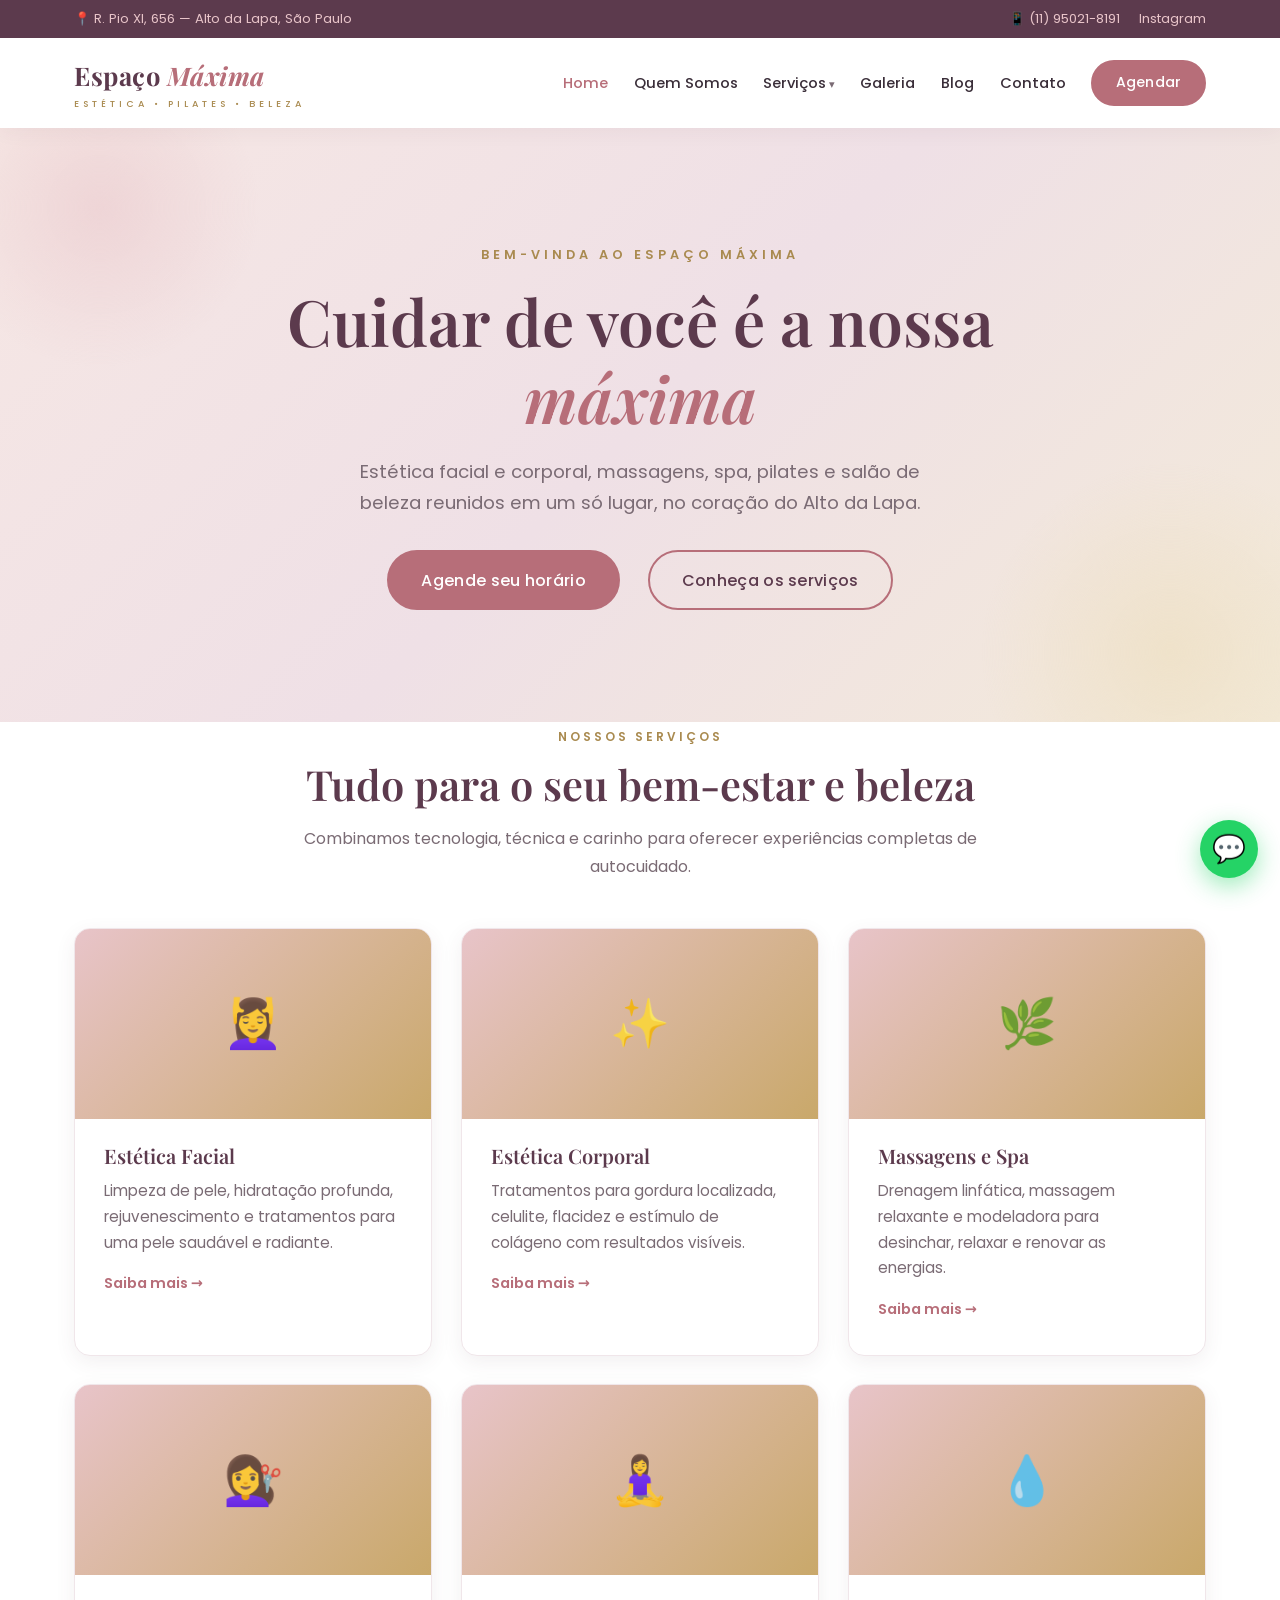
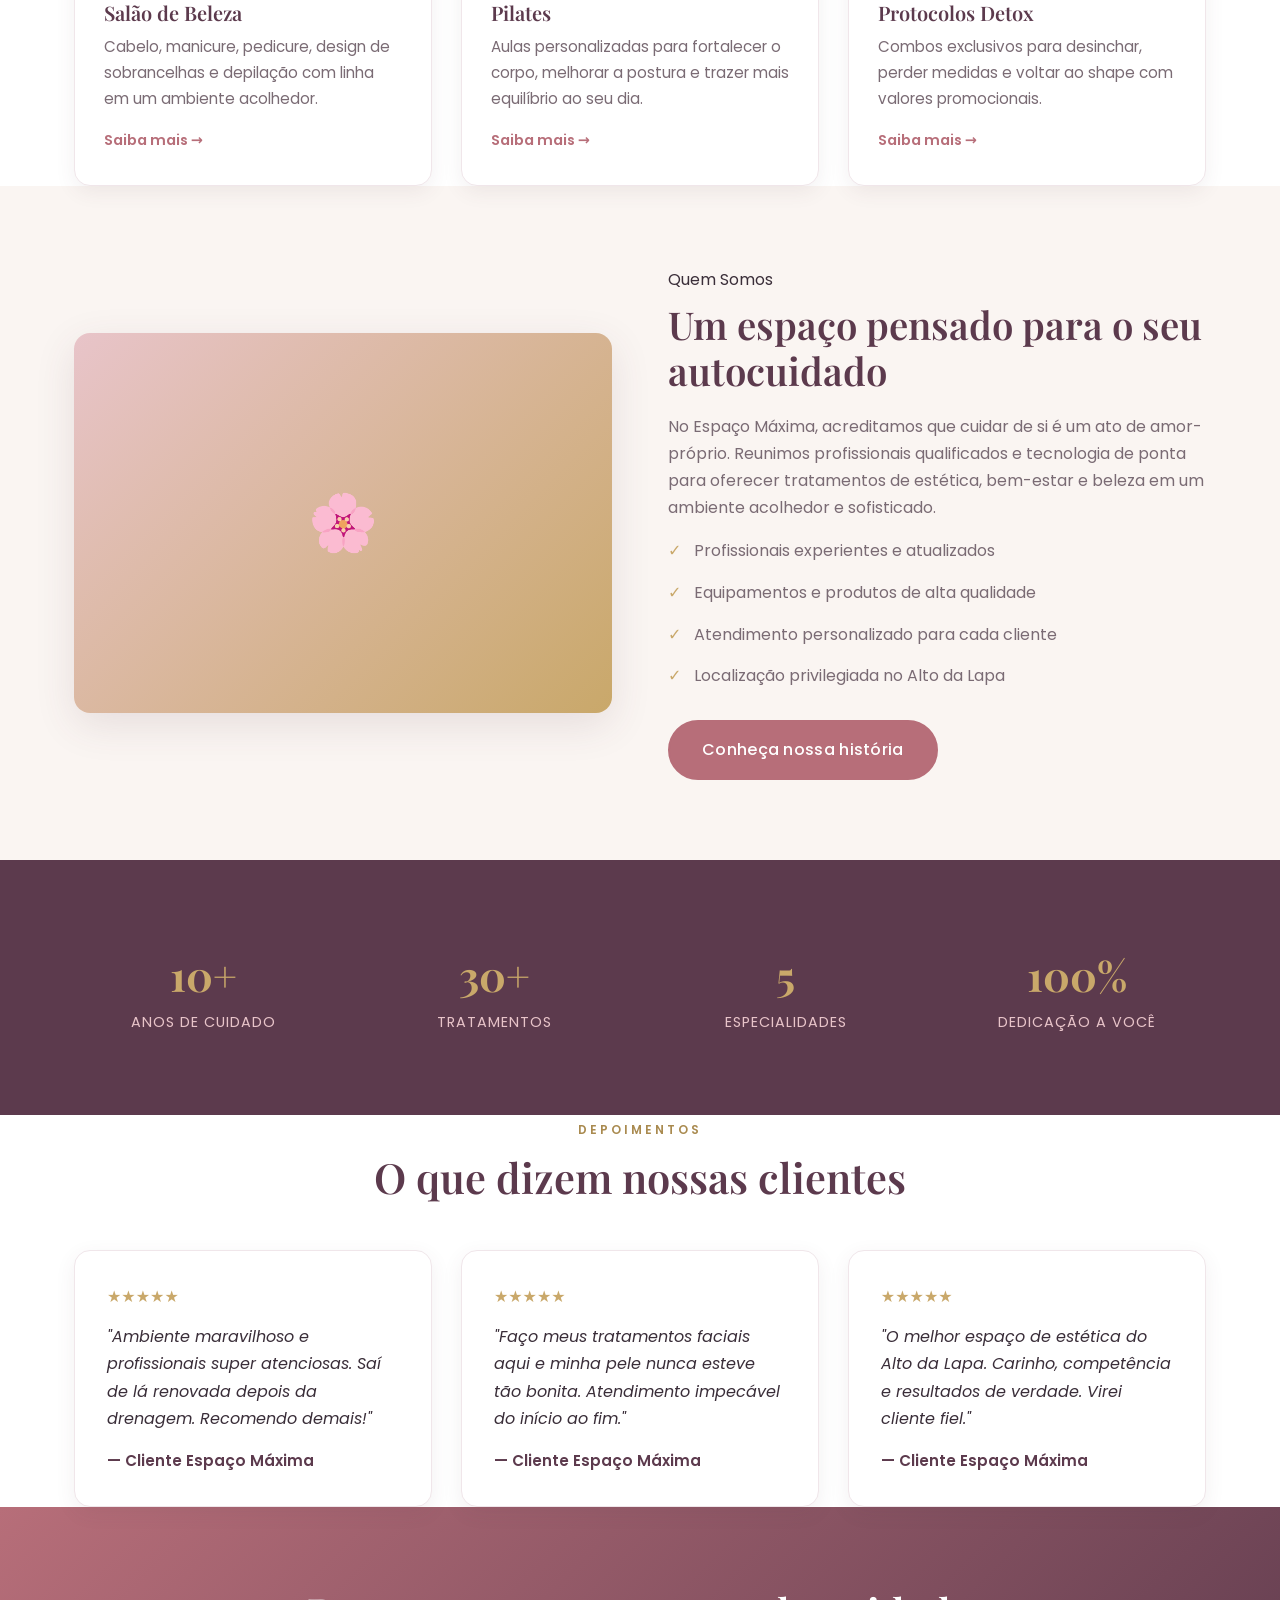
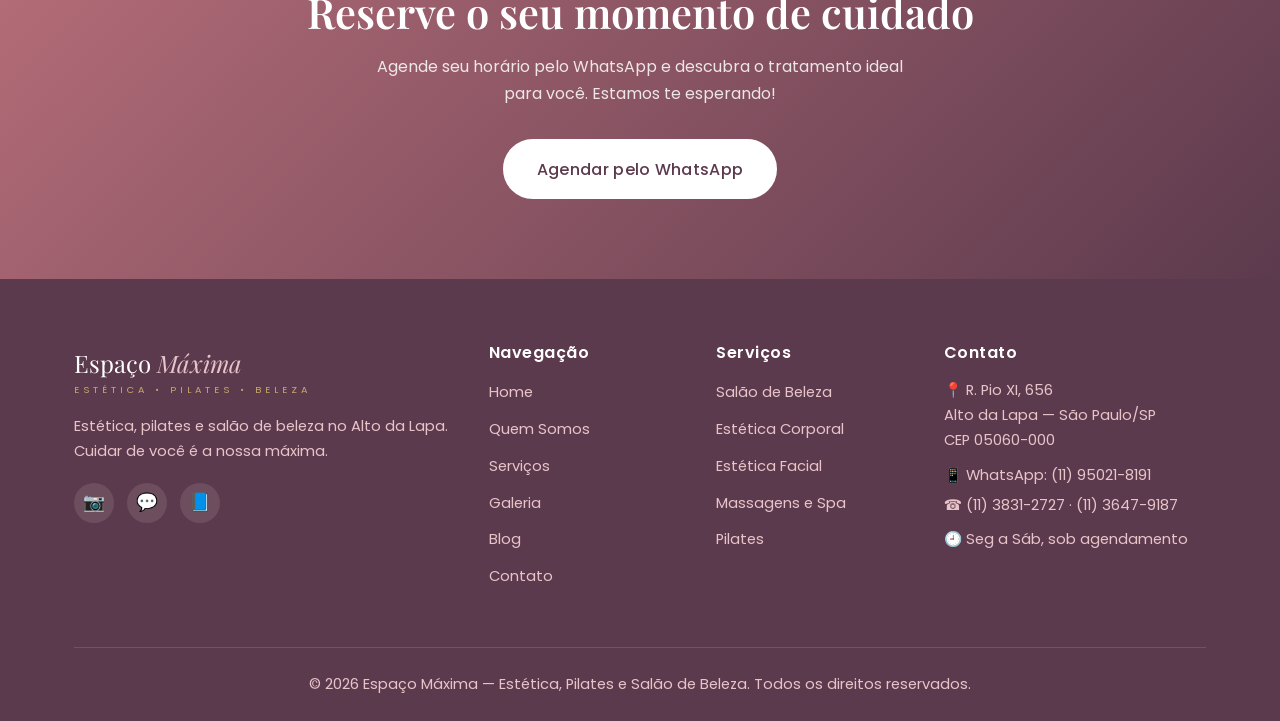
==== commit 08f2243d: "Enriquecer site com dados e serviços reais do Espaço Máxima Incorpora informações reais coletadas de" ====
--- a/index.html
+++ b/index.html
@@ -222,8 +222,9 @@
                 </div>
                 <div>
                     <h4>Contato</h4>
-                    <p>📍 R. Pio XI, 656<br>Alto da Lapa — São Paulo/SP</p>
-                    <p style="margin-top:.6rem;">📱 <a href="tel:+5511950218191">(11) 95021-8191</a></p>
+                    <p>📍 R. Pio XI, 656<br>Alto da Lapa — São Paulo/SP<br>CEP 05060-000</p>
+                    <p style="margin-top:.6rem;">📱 WhatsApp: <a href="https://wa.me/5511950218191" target="_blank" rel="noopener">(11) 95021-8191</a></p>
+                    <p style="margin-top:.3rem;">☎️ <a href="tel:+551138312727">(11) 3831-2727</a> · <a href="tel:+551136479187">(11) 3647-9187</a></p>
                     <p style="margin-top:.6rem;">🕘 Seg a Sáb, sob agendamento</p>
                 </div>
             </div>
